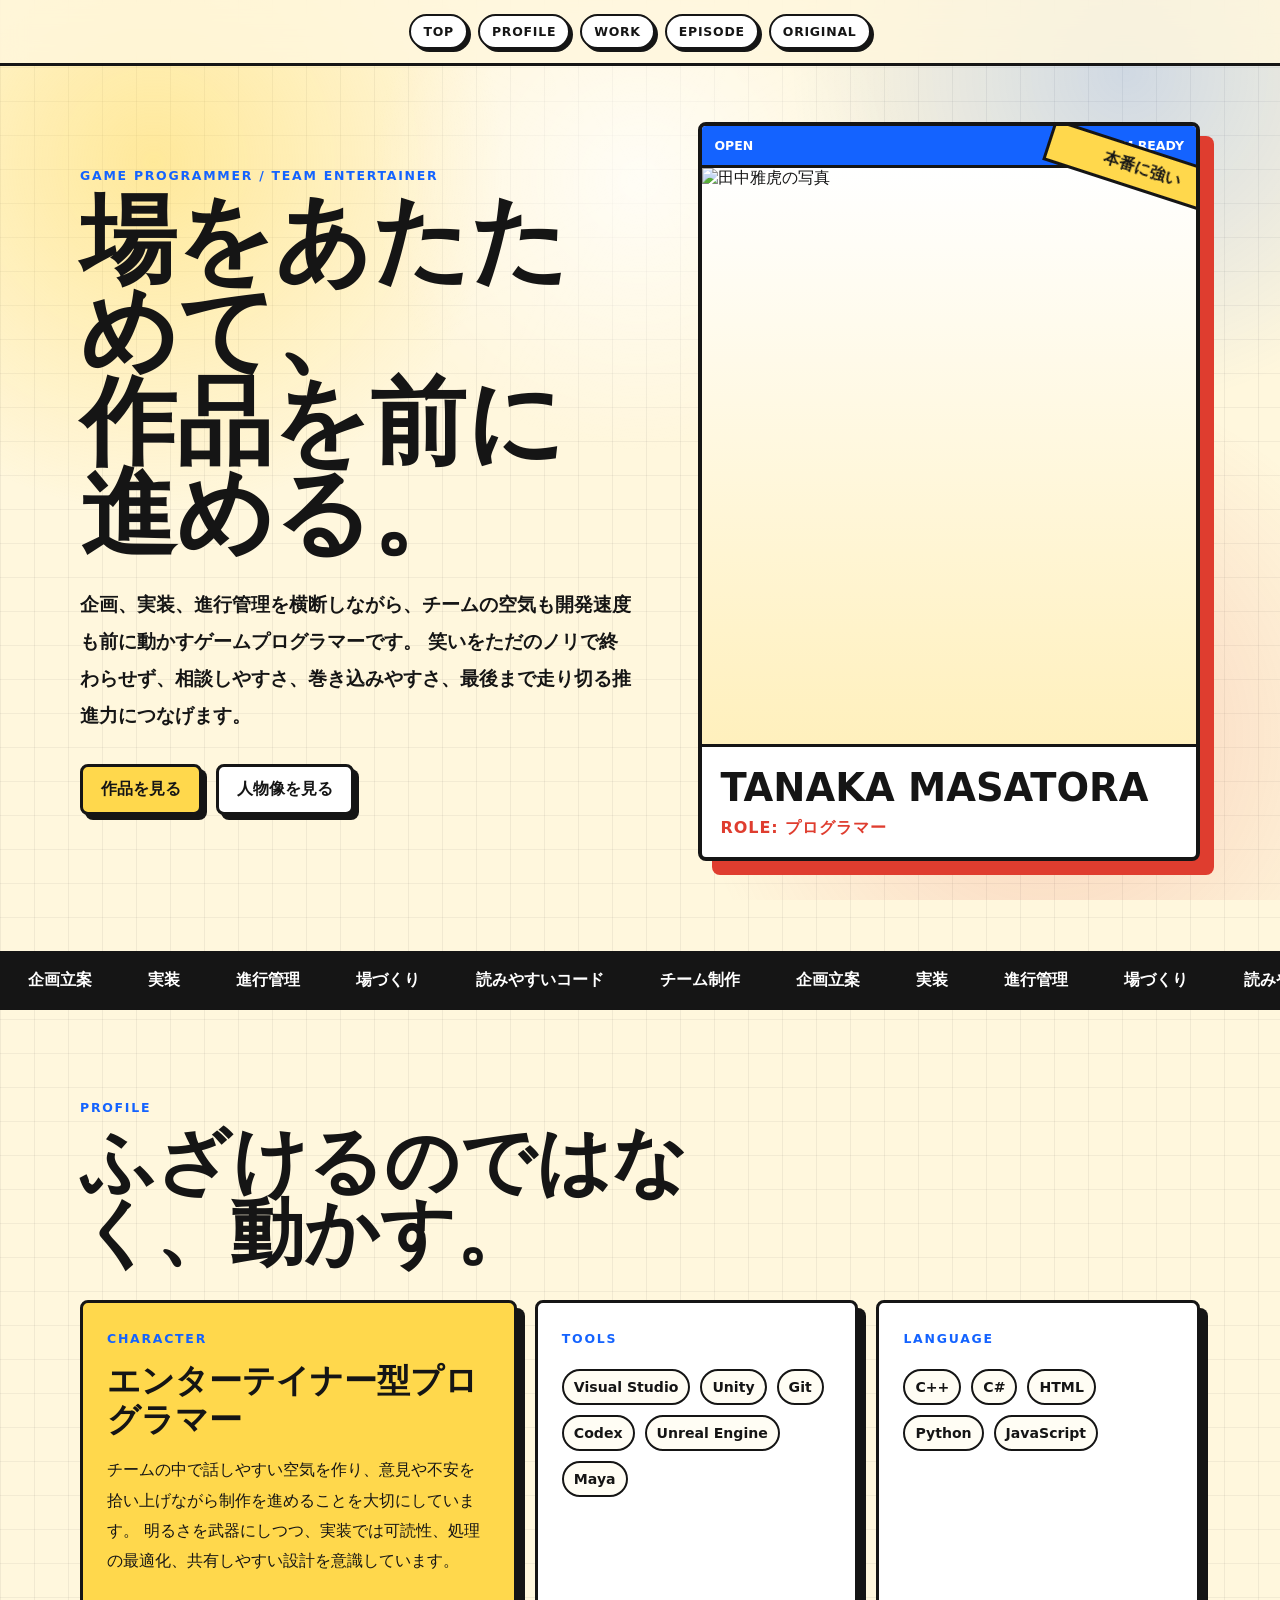
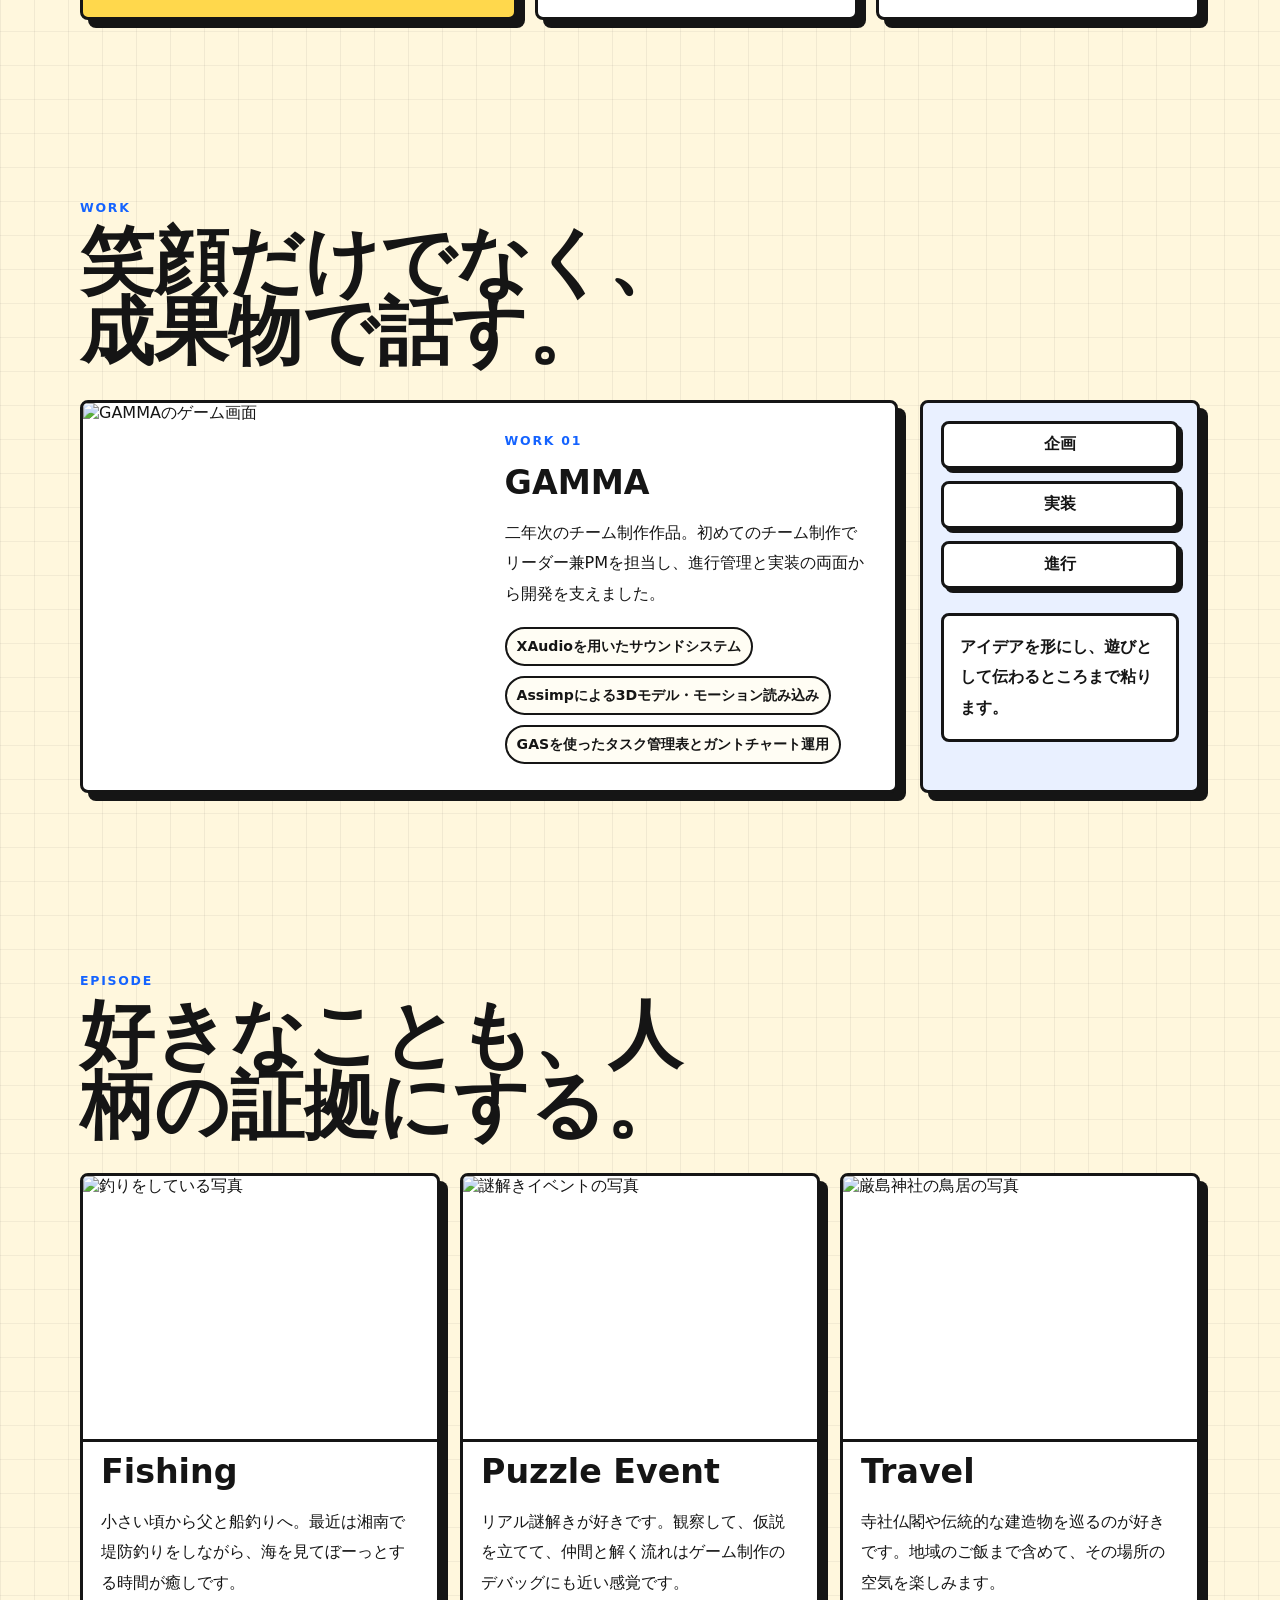
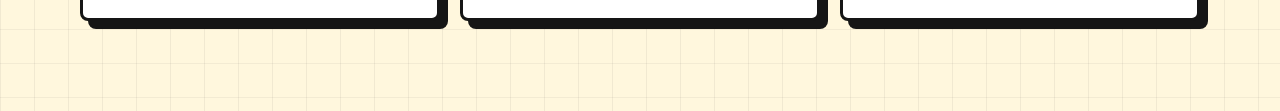
==== comedy/index.html @ e4336572 "Add comedy portfolio concept" ====
<!doctype html>
<html lang="ja">
  <head>
    <meta charset="utf-8" />
    <meta name="viewport" content="width=device-width, initial-scale=1" />
    <title>Tanaka Masatora Comedy Portfolio</title>
    <link rel="stylesheet" href="./styles.css?v=first-draft" />
  </head>
  <body>
    <div class="stage-light" aria-hidden="true"></div>
    <nav class="top-bar" aria-label="サイト内ナビゲーション">
      <a href="#top">TOP</a>
      <a href="#profile">PROFILE</a>
      <a href="#works">WORK</a>
      <a href="#episode">EPISODE</a>
      <a href="../">ORIGINAL</a>
    </nav>

    <main id="top">
      <section class="hero section">
        <div class="hero-copy">
          <p class="eyebrow">Game Programmer / Team Entertainer</p>
          <h1>場をあたためて、<br />作品を前に進める。</h1>
          <p class="lead">
            企画、実装、進行管理を横断しながら、チームの空気も開発速度も前に動かすゲームプログラマーです。
            笑いをただのノリで終わらせず、相談しやすさ、巻き込みやすさ、最後まで走り切る推進力につなげます。
          </p>
          <div class="hero-actions">
            <a class="primary-link" href="#works">作品を見る</a>
            <a class="secondary-link" href="#profile">人物像を見る</a>
          </div>
        </div>
        <div class="hero-card" aria-label="田中雅虎のプロフィールカード">
          <div class="badge-row">
            <span>OPEN</span>
            <span>TEAM READY</span>
          </div>
          <img src="../assets/me-removebg-preview.png" alt="田中雅虎の写真" />
          <div class="name-plate">
            <p>TANAKA MASATORA</p>
            <strong>ROLE: プログラマー</strong>
          </div>
        </div>
      </section>

      <section class="ticker" aria-label="強みの要約">
        <div>
          <span>企画立案</span>
          <span>実装</span>
          <span>進行管理</span>
          <span>場づくり</span>
          <span>読みやすいコード</span>
          <span>チーム制作</span>
          <span>企画立案</span>
          <span>実装</span>
          <span>進行管理</span>
          <span>場づくり</span>
          <span>読みやすいコード</span>
          <span>チーム制作</span>
        </div>
      </section>

      <section class="section profile-section" id="profile">
        <header class="section-heading">
          <p>Profile</p>
          <h2>ふざけるのではなく、動かす。</h2>
        </header>
        <div class="profile-grid">
          <article class="spot-card main-profile">
            <p class="card-label">Character</p>
            <h3>エンターテイナー型プログラマー</h3>
            <p>
              チームの中で話しやすい空気を作り、意見や不安を拾い上げながら制作を進めることを大切にしています。
              明るさを武器にしつつ、実装では可読性、処理の最適化、共有しやすい設計を意識しています。
            </p>
          </article>
          <article class="spot-card">
            <p class="card-label">Tools</p>
            <ul class="tag-list">
              <li>Visual Studio</li>
              <li>Unity</li>
              <li>Git</li>
              <li>Codex</li>
              <li>Unreal Engine</li>
              <li>Maya</li>
            </ul>
          </article>
          <article class="spot-card">
            <p class="card-label">Language</p>
            <ul class="tag-list">
              <li>C++</li>
              <li>C#</li>
              <li>HTML</li>
              <li>Python</li>
              <li>JavaScript</li>
            </ul>
          </article>
        </div>
      </section>

      <section class="section works-section" id="works">
        <header class="section-heading">
          <p>Work</p>
          <h2>笑顔だけでなく、成果物で話す。</h2>
        </header>
        <div class="showcase">
          <article class="work-panel">
            <img src="../assets/work-gamma/gamma-1.webp" alt="GAMMAのゲーム画面" />
            <div>
              <p class="card-label">Work 01</p>
              <h3>GAMMA</h3>
              <p>
                二年次のチーム制作作品。初めてのチーム制作でリーダー兼PMを担当し、進行管理と実装の両面から開発を支えました。
              </p>
              <ul class="work-list">
                <li>XAudioを用いたサウンドシステム</li>
                <li>Assimpによる3Dモデル・モーション読み込み</li>
                <li>GASを使ったタスク管理表とガントチャート運用</li>
              </ul>
            </div>
          </article>
          <aside class="reaction-board" aria-label="制作で意識していること">
            <button type="button" data-reaction="idea">企画</button>
            <button type="button" data-reaction="code">実装</button>
            <button type="button" data-reaction="team">進行</button>
            <p id="reaction-text">アイデアを形にし、遊びとして伝わるところまで粘ります。</p>
          </aside>
        </div>
      </section>

      <section class="section episode-section" id="episode">
        <header class="section-heading">
          <p>Episode</p>
          <h2>好きなことも、人柄の証拠にする。</h2>
        </header>
        <div class="episode-grid">
          <article>
            <img src="../assets/hobby-fishing.jpg" alt="釣りをしている写真" />
            <h3>Fishing</h3>
            <p>小さい頃から父と船釣りへ。最近は湘南で堤防釣りをしながら、海を見てぼーっとする時間が癒しです。</p>
          </article>
          <article>
            <img src="../assets/hobby-nazotoki.jpg" alt="謎解きイベントの写真" />
            <h3>Puzzle Event</h3>
            <p>リアル謎解きが好きです。観察して、仮説を立てて、仲間と解く流れはゲーム制作のデバッグにも近い感覚です。</p>
          </article>
          <article>
            <img src="../assets/hobby-travel-itsukushima.jpg" alt="厳島神社の鳥居の写真" />
            <h3>Travel</h3>
            <p>寺社仏閣や伝統的な建造物を巡るのが好きです。地域のご飯まで含めて、その場所の空気を楽しみます。</p>
          </article>
        </div>
      </section>
    </main>

    <script src="./script.js?v=first-draft"></script>
  </body>
</html>
---- comedy/styles.css ----
:root {
  --ink: #151515;
  --paper: #fff7dd;
  --red: #df3d2f;
  --blue: #1463ff;
  --yellow: #ffd84c;
  --green: #14a66f;
  --shadow: rgba(21, 21, 21, 0.18);
}

* {
  box-sizing: border-box;
}

html {
  scroll-behavior: smooth;
}

body {
  margin: 0;
  color: var(--ink);
  background:
    linear-gradient(90deg, rgba(21, 21, 21, 0.06) 1px, transparent 1px),
    linear-gradient(0deg, rgba(21, 21, 21, 0.05) 1px, transparent 1px),
    var(--paper);
  background-size: 34px 34px;
  font-family: "Yu Gothic", "Hiragino Kaku Gothic ProN", system-ui, sans-serif;
  line-break: strict;
  overflow-wrap: anywhere;
  text-wrap: pretty;
}

body::before {
  content: "";
  position: fixed;
  inset: 0;
  z-index: -2;
  background:
    radial-gradient(circle at 12% 18%, rgba(255, 216, 76, 0.46), transparent 26%),
    radial-gradient(circle at 88% 8%, rgba(20, 99, 255, 0.2), transparent 24%),
    radial-gradient(circle at 82% 82%, rgba(223, 61, 47, 0.2), transparent 28%);
  pointer-events: none;
}

a {
  color: inherit;
  text-decoration: none;
}

img {
  display: block;
  width: 100%;
}

.stage-light {
  position: fixed;
  inset: 0;
  z-index: -1;
  background: radial-gradient(circle at var(--spot-x, 50%) var(--spot-y, 20%), rgba(255, 255, 255, 0.72), transparent 28%);
  pointer-events: none;
  transition: opacity 280ms ease;
}

.top-bar {
  position: sticky;
  top: 0;
  z-index: 20;
  display: flex;
  gap: 10px;
  justify-content: center;
  padding: 14px;
  background: rgba(255, 247, 221, 0.82);
  backdrop-filter: blur(12px);
  border-bottom: 3px solid var(--ink);
}

.top-bar a {
  padding: 8px 12px;
  border: 2px solid var(--ink);
  border-radius: 999px;
  background: white;
  font-size: 0.78rem;
  font-weight: 800;
  letter-spacing: 0.06em;
  box-shadow: 3px 3px 0 var(--ink);
  transition: transform 180ms ease, box-shadow 180ms ease;
}

.top-bar a:hover,
.top-bar a:focus-visible {
  transform: translate(2px, 2px);
  box-shadow: 1px 1px 0 var(--ink);
}

.section {
  width: min(1120px, calc(100% - 32px));
  margin: 0 auto;
  padding: 90px 0;
}

.hero {
  display: grid;
  grid-template-columns: minmax(0, 1.05fr) minmax(280px, 0.95fr);
  gap: clamp(28px, 5vw, 64px);
  align-items: center;
  min-height: calc(100vh - 68px);
  padding-top: 56px;
}

.eyebrow,
.card-label,
.section-heading p {
  margin: 0;
  color: var(--blue);
  font-size: 0.78rem;
  font-weight: 900;
  letter-spacing: 0.14em;
  text-transform: uppercase;
}

.hero h1,
.section-heading h2 {
  margin: 12px 0 0;
  font-size: clamp(3.1rem, 7.5vw, 6.8rem);
  line-height: 0.95;
  letter-spacing: 0;
}

.lead {
  max-width: 42em;
  margin: 26px 0 0;
  font-size: clamp(1rem, 1.5vw, 1.16rem);
  font-weight: 700;
  line-height: 2;
}

.hero-actions {
  display: flex;
  flex-wrap: wrap;
  gap: 14px;
  margin-top: 30px;
}

.primary-link,
.secondary-link {
  display: inline-flex;
  align-items: center;
  min-height: 48px;
  padding: 12px 18px;
  border: 3px solid var(--ink);
  border-radius: 8px;
  font-weight: 900;
  box-shadow: 5px 5px 0 var(--ink);
}

.primary-link {
  background: var(--yellow);
}

.secondary-link {
  background: white;
}

.hero-card {
  position: relative;
  border: 4px solid var(--ink);
  border-radius: 8px;
  background: white;
  box-shadow: 14px 14px 0 var(--red);
  overflow: hidden;
}

.hero-card::before {
  content: "本番に強い";
  position: absolute;
  top: 22px;
  right: -44px;
  z-index: 2;
  width: 190px;
  padding: 8px 0;
  transform: rotate(18deg);
  background: var(--yellow);
  border: 3px solid var(--ink);
  font-weight: 900;
  text-align: center;
}

.badge-row {
  display: flex;
  justify-content: space-between;
  gap: 8px;
  padding: 12px;
  border-bottom: 3px solid var(--ink);
  background: var(--blue);
  color: white;
  font-size: 0.78rem;
  font-weight: 900;
}

.hero-card img {
  height: min(64vh, 620px);
  object-fit: contain;
  object-position: center bottom;
  background: linear-gradient(180deg, #fff, #fff0bd);
}

.name-plate {
  padding: 18px;
  border-top: 3px solid var(--ink);
}

.name-plate p,
.name-plate strong {
  display: block;
  margin: 0;
}

.name-plate p {
  font-size: clamp(1.5rem, 3vw, 2.4rem);
  font-weight: 900;
}

.name-plate strong {
  margin-top: 8px;
  color: var(--red);
  letter-spacing: 0.06em;
}

.ticker {
  overflow: hidden;
  border-block: 3px solid var(--ink);
  background: var(--ink);
  color: white;
}

.ticker div {
  display: flex;
  width: max-content;
  animation: ticker 18s linear infinite;
}

.ticker span {
  padding: 16px 28px;
  font-weight: 900;
  white-space: nowrap;
}

.section-heading {
  margin-bottom: 32px;
}

.section-heading h2 {
  max-width: 9em;
  font-size: clamp(2.4rem, 5.8vw, 4.9rem);
}

.profile-grid {
  display: grid;
  grid-template-columns: 1.35fr 1fr 1fr;
  gap: 18px;
}

.spot-card,
.work-panel,
.reaction-board,
.episode-grid article {
  border: 3px solid var(--ink);
  border-radius: 8px;
  background: white;
  box-shadow: 8px 8px 0 var(--ink);
}

.spot-card {
  padding: 24px;
}

.spot-card h3,
.work-panel h3,
.episode-grid h3 {
  margin: 10px 0 0;
  font-size: clamp(1.35rem, 2.6vw, 2.1rem);
  line-height: 1.18;
}

.spot-card p,
.work-panel p,
.episode-grid p,
.reaction-board p {
  line-height: 1.9;
}

.main-profile {
  background: var(--yellow);
}

.tag-list,
.work-list {
  display: flex;
  flex-wrap: wrap;
  gap: 10px;
  margin: 18px 0 0;
  padding: 0;
  list-style: none;
}

.tag-list li,
.work-list li {
  padding: 8px 10px;
  border: 2px solid var(--ink);
  border-radius: 999px;
  background: #fffdf4;
  font-size: 0.88rem;
  font-weight: 800;
}

.showcase {
  display: grid;
  grid-template-columns: minmax(0, 1fr) 280px;
  gap: 22px;
}

.work-panel {
  display: grid;
  grid-template-columns: minmax(260px, 0.95fr) minmax(0, 1fr);
  overflow: hidden;
}

.work-panel img {
  height: 100%;
  min-height: 360px;
  object-fit: cover;
}

.work-panel > div {
  padding: 26px;
}

.reaction-board {
  display: grid;
  align-content: start;
  gap: 12px;
  padding: 18px;
  background: #e9f0ff;
}

.reaction-board button {
  min-height: 48px;
  border: 3px solid var(--ink);
  border-radius: 8px;
  background: white;
  color: var(--ink);
  font: inherit;
  font-weight: 900;
  cursor: pointer;
  box-shadow: 4px 4px 0 var(--ink);
  transition: transform 160ms ease, box-shadow 160ms ease;
}

.reaction-board button:hover,
.reaction-board button:focus-visible {
  transform: translate(2px, 2px);
  box-shadow: 2px 2px 0 var(--ink);
}

.reaction-board p {
  margin: 12px 0 0;
  padding: 16px;
  border: 3px solid var(--ink);
  border-radius: 8px;
  background: white;
  font-weight: 800;
}

.episode-grid {
  display: grid;
  grid-template-columns: repeat(3, minmax(0, 1fr));
  gap: 20px;
}

.episode-grid article {
  overflow: hidden;
}

.episode-grid img {
  aspect-ratio: 4 / 3;
  object-fit: cover;
  border-bottom: 3px solid var(--ink);
}

.episode-grid h3,
.episode-grid p {
  margin-inline: 18px;
}

.episode-grid p {
  margin-bottom: 20px;
}

.reveal {
  opacity: 0;
  transform: translateY(24px) rotate(-1deg);
  transition: opacity 560ms ease, transform 560ms cubic-bezier(0.16, 1, 0.3, 1);
}

.reveal.is-visible {
  opacity: 1;
  transform: translateY(0) rotate(0);
}

@keyframes ticker {
  from {
    transform: translateX(0);
  }

  to {
    transform: translateX(-50%);
  }
}

@media (max-width: 900px) {
  .hero,
  .profile-grid,
  .showcase,
  .work-panel,
  .episode-grid {
    grid-template-columns: 1fr;
  }

  .top-bar {
    justify-content: flex-start;
    overflow-x: auto;
  }

  .work-panel img {
    min-height: 260px;
  }
}

@media (max-width: 560px) {
  .section {
    width: min(100% - 22px, 1120px);
    padding: 70px 0;
  }

  .hero h1 {
    font-size: clamp(2.6rem, 15vw, 4.4rem);
  }

  .hero-card {
    box-shadow: 8px 8px 0 var(--red);
  }
}
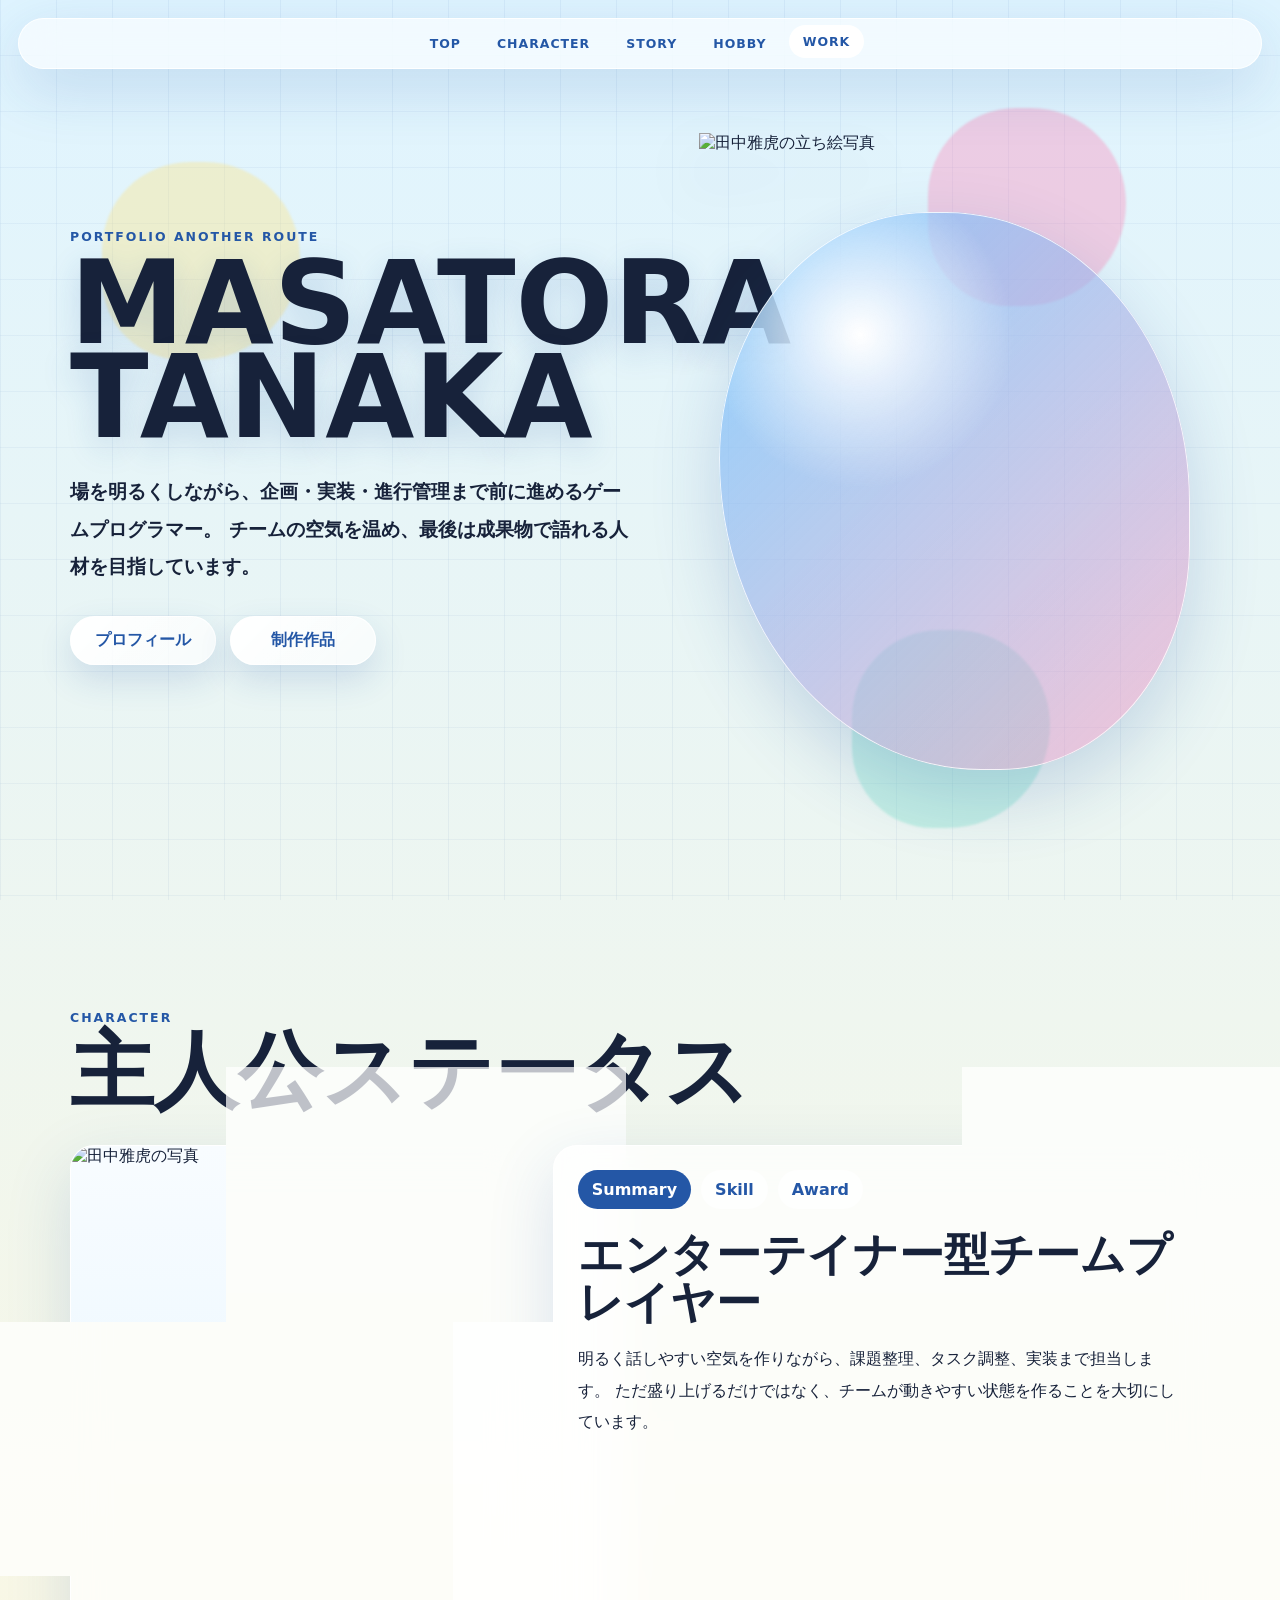
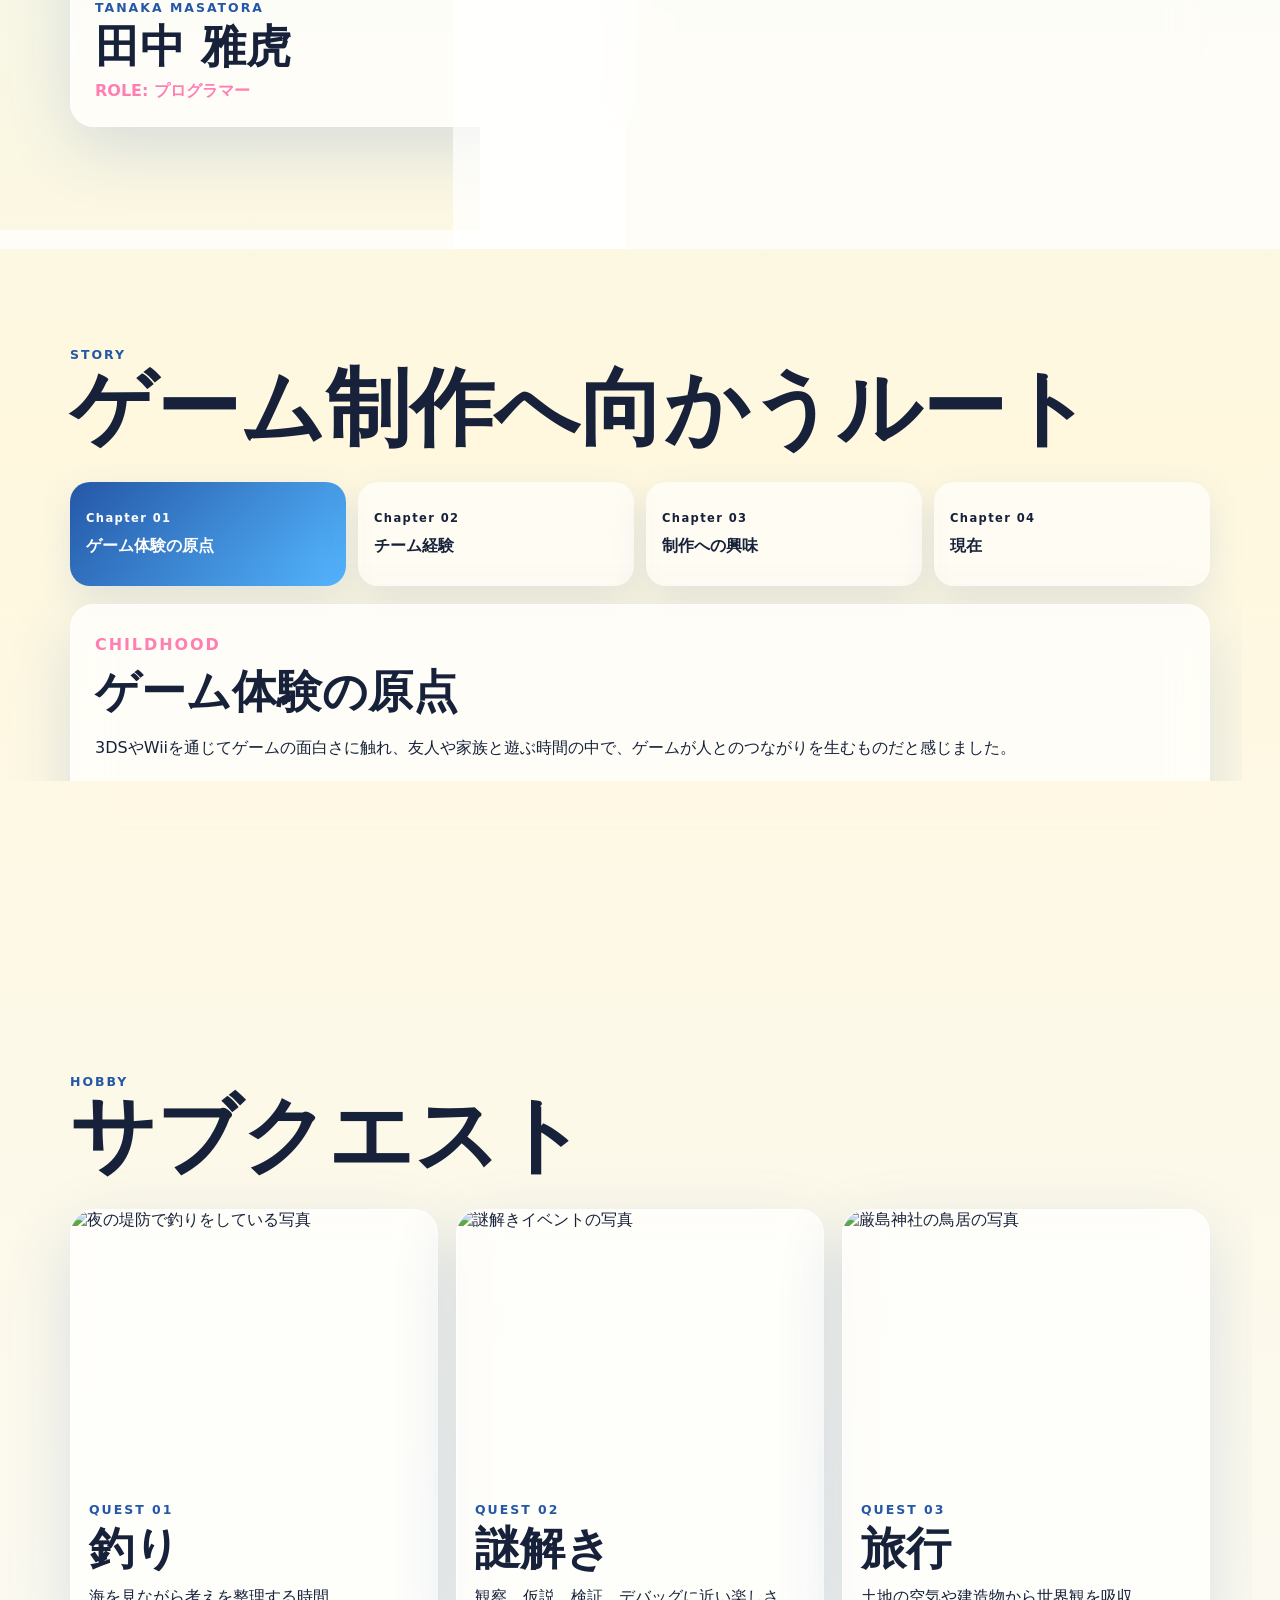
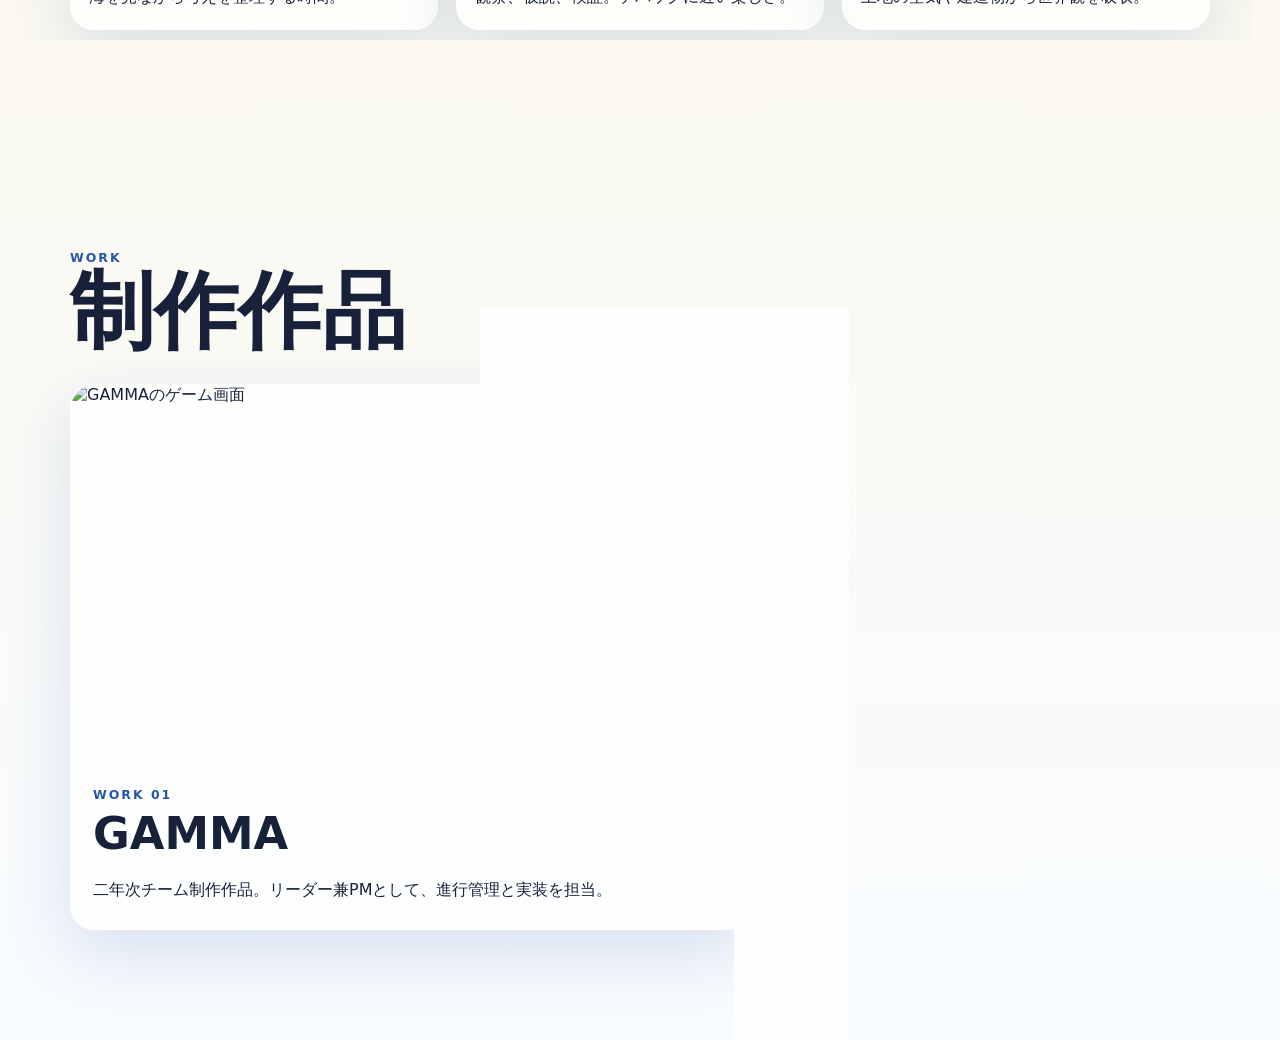
==== commit 80939ff9: "Redesign comedy page as visual novel route" ====
--- a/comedy/index.html
+++ b/comedy/index.html
@@ -3,156 +3,210 @@
   <head>
     <meta charset="utf-8" />
     <meta name="viewport" content="width=device-width, initial-scale=1" />
-    <title>Tanaka Masatora Comedy Portfolio</title>
-    <link rel="stylesheet" href="./styles.css?v=first-draft" />
+    <title>Masatora Tanaka Another Route</title>
+    <link rel="stylesheet" href="./styles.css?v=vn-route-01" />
   </head>
   <body>
-    <div class="stage-light" aria-hidden="true"></div>
-    <nav class="top-bar" aria-label="サイト内ナビゲーション">
+    <div class="ambient" aria-hidden="true">
+      <span></span>
+      <span></span>
+      <span></span>
+    </div>
+
+    <nav class="site-nav" aria-label="サイト内ナビゲーション">
       <a href="#top">TOP</a>
-      <a href="#profile">PROFILE</a>
-      <a href="#works">WORK</a>
-      <a href="#episode">EPISODE</a>
-      <a href="../">ORIGINAL</a>
+      <a href="#character">CHARACTER</a>
+      <a href="#story">STORY</a>
+      <a href="#hobby">HOBBY</a>
+      <a href="#work">WORK</a>
     </nav>
 
     <main id="top">
       <section class="hero section">
-        <div class="hero-copy">
-          <p class="eyebrow">Game Programmer / Team Entertainer</p>
-          <h1>場をあたためて、<br />作品を前に進める。</h1>
-          <p class="lead">
-            企画、実装、進行管理を横断しながら、チームの空気も開発速度も前に動かすゲームプログラマーです。
-            笑いをただのノリで終わらせず、相談しやすさ、巻き込みやすさ、最後まで走り切る推進力につなげます。
+        <div class="hero-copy reveal">
+          <p class="route-label">Portfolio Another Route</p>
+          <h1>MASATORA<br />TANAKA</h1>
+          <p class="hero-lead">
+            場を明るくしながら、企画・実装・進行管理まで前に進めるゲームプログラマー。
+            チームの空気を温め、最後は成果物で語れる人材を目指しています。
           </p>
-          <div class="hero-actions">
-            <a class="primary-link" href="#works">作品を見る</a>
-            <a class="secondary-link" href="#profile">人物像を見る</a>
+          <div class="hero-buttons">
+            <a href="#character">プロフィール</a>
+            <a href="#work">制作作品</a>
           </div>
         </div>
-        <div class="hero-card" aria-label="田中雅虎のプロフィールカード">
-          <div class="badge-row">
-            <span>OPEN</span>
-            <span>TEAM READY</span>
+
+        <div class="hero-portrait reveal">
+          <div class="portrait-backdrop"></div>
+          <img src="../assets/me-removebg-preview.png" alt="田中雅虎の立ち絵写真" />
+        </div>
+
+        <div class="dialogue-box reveal" aria-live="polite">
+          <p class="speaker">田中 雅虎</p>
+          <p id="dialogueText">チームを前に進めるためなら、進行表もコードも空気づくりも全部やります。</p>
+          <button type="button" data-next-line>Next</button>
+        </div>
+      </section>
+
+      <section class="character section" id="character">
+        <header class="section-title reveal">
+          <p>Character</p>
+          <h2>主人公ステータス</h2>
+        </header>
+        <div class="character-layout">
+          <aside class="character-card reveal">
+            <img src="../assets/me-removebg-preview.png" alt="田中雅虎の写真" />
+            <div>
+              <p class="kana">tanaka masatora</p>
+              <h3>田中 雅虎</h3>
+              <span>ROLE: プログラマー</span>
+            </div>
+          </aside>
+
+          <div class="profile-panel reveal">
+            <div class="tab-list" role="tablist" aria-label="プロフィール切り替え">
+              <button type="button" class="is-active" data-profile-tab="summary">Summary</button>
+              <button type="button" data-profile-tab="skill">Skill</button>
+              <button type="button" data-profile-tab="award">Award</button>
+            </div>
+            <article class="profile-page is-active" data-profile-page="summary">
+              <h3>エンターテイナー型チームプレイヤー</h3>
+              <p>
+                明るく話しやすい空気を作りながら、課題整理、タスク調整、実装まで担当します。
+                ただ盛り上げるだけではなく、チームが動きやすい状態を作ることを大切にしています。
+              </p>
+            </article>
+            <article class="profile-page" data-profile-page="skill">
+              <h3>Tools / Language</h3>
+              <ul class="tag-list">
+                <li>C++</li>
+                <li>C#</li>
+                <li>Visual Studio</li>
+                <li>Unity</li>
+                <li>Git</li>
+                <li>Codex</li>
+                <li>DirectX11</li>
+              </ul>
+            </article>
+            <article class="profile-page" data-profile-page="award">
+              <h3>Qualification / Award</h3>
+              <ul class="plain-list">
+                <li>基本情報技術者</li>
+                <li>情報検定 基本スキル</li>
+                <li>TPS学内コンテスト：構成力賞</li>
+                <li>Switch2Dゲーム学内コンテスト：意欲賞</li>
+                <li>一カ年精・皆勤賞</li>
+              </ul>
+            </article>
           </div>
-          <img src="../assets/me-removebg-preview.png" alt="田中雅虎の写真" />
-          <div class="name-plate">
-            <p>TANAKA MASATORA</p>
-            <strong>ROLE: プログラマー</strong>
-          </div>
-        </div>
-      </section>
-
-      <section class="ticker" aria-label="強みの要約">
+        </div>
+      </section>
+
+      <section class="story section" id="story">
+        <header class="section-title reveal">
+          <p>Story</p>
+          <h2>ゲーム制作へ向かうルート</h2>
+        </header>
+        <div class="story-route reveal">
+          <button type="button" class="chapter is-active" data-story="0">
+            <span>Chapter 01</span>
+            <strong>ゲーム体験の原点</strong>
+          </button>
+          <button type="button" class="chapter" data-story="1">
+            <span>Chapter 02</span>
+            <strong>チーム経験</strong>
+          </button>
+          <button type="button" class="chapter" data-story="2">
+            <span>Chapter 03</span>
+            <strong>制作への興味</strong>
+          </button>
+          <button type="button" class="chapter" data-story="3">
+            <span>Chapter 04</span>
+            <strong>現在</strong>
+          </button>
+        </div>
+        <article class="story-window reveal">
+          <p id="storyLabel">Childhood</p>
+          <h3 id="storyTitle">ゲーム体験の原点</h3>
+          <p id="storyBody">
+            3DSやWiiを通じてゲームの面白さに触れ、友人や家族と遊ぶ時間の中で、ゲームが人とのつながりを生むものだと感じました。
+          </p>
+        </article>
+      </section>
+
+      <section class="hobby section" id="hobby">
+        <header class="section-title reveal">
+          <p>Hobby</p>
+          <h2>サブクエスト</h2>
+        </header>
+        <div class="hobby-grid">
+          <article class="hobby-card reveal">
+            <img src="../assets/hobby-fishing.jpg" alt="夜の堤防で釣りをしている写真" />
+            <div>
+              <p>Quest 01</p>
+              <h3>釣り</h3>
+              <span>海を見ながら考えを整理する時間。</span>
+            </div>
+          </article>
+          <article class="hobby-card reveal">
+            <img src="../assets/hobby-nazotoki.jpg" alt="謎解きイベントの写真" />
+            <div>
+              <p>Quest 02</p>
+              <h3>謎解き</h3>
+              <span>観察、仮説、検証。デバッグに近い楽しさ。</span>
+            </div>
+          </article>
+          <article class="hobby-card reveal">
+            <img src="../assets/hobby-travel-itsukushima.jpg" alt="厳島神社の鳥居の写真" />
+            <div>
+              <p>Quest 03</p>
+              <h3>旅行</h3>
+              <span>土地の空気や建造物から世界観を吸収。</span>
+            </div>
+          </article>
+        </div>
+      </section>
+
+      <section class="work section" id="work">
+        <header class="section-title reveal">
+          <p>Work</p>
+          <h2>制作作品</h2>
+        </header>
+        <div class="work-stage reveal">
+          <button class="work-card" type="button" data-open-work>
+            <img src="../assets/work-gamma/gamma-1.webp" alt="GAMMAのゲーム画面" />
+            <span>Work 01</span>
+            <h3>GAMMA</h3>
+            <p>二年次チーム制作作品。リーダー兼PMとして、進行管理と実装を担当。</p>
+          </button>
+        </div>
+      </section>
+    </main>
+
+    <dialog class="work-modal" id="workModal">
+      <button class="modal-close" type="button" data-close-work>Close</button>
+      <div class="modal-layout">
+        <video controls poster="../assets/work-gamma/gamma-1.webp">
+          <source src="../assets/work-gamma/gamma-demo.mp4" type="video/mp4" />
+        </video>
         <div>
-          <span>企画立案</span>
-          <span>実装</span>
-          <span>進行管理</span>
-          <span>場づくり</span>
-          <span>読みやすいコード</span>
-          <span>チーム制作</span>
-          <span>企画立案</span>
-          <span>実装</span>
-          <span>進行管理</span>
-          <span>場づくり</span>
-          <span>読みやすいコード</span>
-          <span>チーム制作</span>
-        </div>
-      </section>
-
-      <section class="section profile-section" id="profile">
-        <header class="section-heading">
-          <p>Profile</p>
-          <h2>ふざけるのではなく、動かす。</h2>
-        </header>
-        <div class="profile-grid">
-          <article class="spot-card main-profile">
-            <p class="card-label">Character</p>
-            <h3>エンターテイナー型プログラマー</h3>
-            <p>
-              チームの中で話しやすい空気を作り、意見や不安を拾い上げながら制作を進めることを大切にしています。
-              明るさを武器にしつつ、実装では可読性、処理の最適化、共有しやすい設計を意識しています。
-            </p>
-          </article>
-          <article class="spot-card">
-            <p class="card-label">Tools</p>
-            <ul class="tag-list">
-              <li>Visual Studio</li>
-              <li>Unity</li>
-              <li>Git</li>
-              <li>Codex</li>
-              <li>Unreal Engine</li>
-              <li>Maya</li>
-            </ul>
-          </article>
-          <article class="spot-card">
-            <p class="card-label">Language</p>
-            <ul class="tag-list">
-              <li>C++</li>
-              <li>C#</li>
-              <li>HTML</li>
-              <li>Python</li>
-              <li>JavaScript</li>
-            </ul>
-          </article>
-        </div>
-      </section>
-
-      <section class="section works-section" id="works">
-        <header class="section-heading">
-          <p>Work</p>
-          <h2>笑顔だけでなく、成果物で話す。</h2>
-        </header>
-        <div class="showcase">
-          <article class="work-panel">
-            <img src="../assets/work-gamma/gamma-1.webp" alt="GAMMAのゲーム画面" />
-            <div>
-              <p class="card-label">Work 01</p>
-              <h3>GAMMA</h3>
-              <p>
-                二年次のチーム制作作品。初めてのチーム制作でリーダー兼PMを担当し、進行管理と実装の両面から開発を支えました。
-              </p>
-              <ul class="work-list">
-                <li>XAudioを用いたサウンドシステム</li>
-                <li>Assimpによる3Dモデル・モーション読み込み</li>
-                <li>GASを使ったタスク管理表とガントチャート運用</li>
-              </ul>
-            </div>
-          </article>
-          <aside class="reaction-board" aria-label="制作で意識していること">
-            <button type="button" data-reaction="idea">企画</button>
-            <button type="button" data-reaction="code">実装</button>
-            <button type="button" data-reaction="team">進行</button>
-            <p id="reaction-text">アイデアを形にし、遊びとして伝わるところまで粘ります。</p>
-          </aside>
-        </div>
-      </section>
-
-      <section class="section episode-section" id="episode">
-        <header class="section-heading">
-          <p>Episode</p>
-          <h2>好きなことも、人柄の証拠にする。</h2>
-        </header>
-        <div class="episode-grid">
-          <article>
-            <img src="../assets/hobby-fishing.jpg" alt="釣りをしている写真" />
-            <h3>Fishing</h3>
-            <p>小さい頃から父と船釣りへ。最近は湘南で堤防釣りをしながら、海を見てぼーっとする時間が癒しです。</p>
-          </article>
-          <article>
-            <img src="../assets/hobby-nazotoki.jpg" alt="謎解きイベントの写真" />
-            <h3>Puzzle Event</h3>
-            <p>リアル謎解きが好きです。観察して、仮説を立てて、仲間と解く流れはゲーム制作のデバッグにも近い感覚です。</p>
-          </article>
-          <article>
-            <img src="../assets/hobby-travel-itsukushima.jpg" alt="厳島神社の鳥居の写真" />
-            <h3>Travel</h3>
-            <p>寺社仏閣や伝統的な建造物を巡るのが好きです。地域のご飯まで含めて、その場所の空気を楽しみます。</p>
-          </article>
-        </div>
-      </section>
-    </main>
-
-    <script src="./script.js?v=first-draft"></script>
+          <p class="route-label">Work 01</p>
+          <h2>GAMMA</h2>
+          <p>
+            初めてのチーム制作作品として、リーダー兼PMを担当しました。
+            進行管理、タスク調整、サウンドシステム、3Dモデル・モーション読み込みを中心に実装しています。
+          </p>
+          <ul class="plain-list">
+            <li>制作期間：4か月</li>
+            <li>制作環境：DirectX11</li>
+            <li>制作人数：11人</li>
+            <li>XAudioを用いたサウンドシステム</li>
+            <li>Assimpを使用した3Dモデル・モーション読み込み</li>
+          </ul>
+        </div>
+      </div>
+    </dialog>
+
+    <script src="./script.js?v=vn-route-01"></script>
   </body>
 </html>
--- a/comedy/styles.css
+++ b/comedy/styles.css
@@ -1,11 +1,14 @@
 :root {
-  --ink: #151515;
-  --paper: #fff7dd;
-  --red: #df3d2f;
-  --blue: #1463ff;
-  --yellow: #ffd84c;
-  --green: #14a66f;
-  --shadow: rgba(21, 21, 21, 0.18);
+  --ink: #17223a;
+  --paper: #f8fbff;
+  --sky: #77c8ff;
+  --deep: #2457a6;
+  --pink: #ff7fb2;
+  --yellow: #ffe27a;
+  --mint: #72ddc8;
+  --glass: rgba(255, 255, 255, 0.72);
+  --line: rgba(36, 87, 166, 0.24);
+  --shadow: rgba(23, 34, 58, 0.22);
 }
 
 * {
@@ -20,10 +23,7 @@
   margin: 0;
   color: var(--ink);
   background:
-    linear-gradient(90deg, rgba(21, 21, 21, 0.06) 1px, transparent 1px),
-    linear-gradient(0deg, rgba(21, 21, 21, 0.05) 1px, transparent 1px),
-    var(--paper);
-  background-size: 34px 34px;
+    linear-gradient(180deg, #dff4ff 0%, #fff8df 48%, #f8fbff 100%);
   font-family: "Yu Gothic", "Hiragino Kaku Gothic ProN", system-ui, sans-serif;
   line-break: strict;
   overflow-wrap: anywhere;
@@ -34,419 +34,630 @@
   content: "";
   position: fixed;
   inset: 0;
-  z-index: -2;
+  z-index: -3;
   background:
-    radial-gradient(circle at 12% 18%, rgba(255, 216, 76, 0.46), transparent 26%),
-    radial-gradient(circle at 88% 8%, rgba(20, 99, 255, 0.2), transparent 24%),
-    radial-gradient(circle at 82% 82%, rgba(223, 61, 47, 0.2), transparent 28%);
+    linear-gradient(90deg, rgba(36, 87, 166, 0.06) 1px, transparent 1px),
+    linear-gradient(0deg, rgba(36, 87, 166, 0.05) 1px, transparent 1px);
+  background-size: 56px 56px;
   pointer-events: none;
 }
 
+a,
+button {
+  color: inherit;
+  font: inherit;
+}
+
 a {
-  color: inherit;
   text-decoration: none;
 }
 
-img {
+button {
+  cursor: pointer;
+}
+
+img,
+video {
   display: block;
   width: 100%;
 }
 
-.stage-light {
+.ambient {
   position: fixed;
   inset: 0;
-  z-index: -1;
-  background: radial-gradient(circle at var(--spot-x, 50%) var(--spot-y, 20%), rgba(255, 255, 255, 0.72), transparent 28%);
+  z-index: -2;
+  overflow: hidden;
   pointer-events: none;
-  transition: opacity 280ms ease;
-}
-
-.top-bar {
-  position: sticky;
-  top: 0;
-  z-index: 20;
+}
+
+.ambient span {
+  position: absolute;
+  width: 22vmin;
+  aspect-ratio: 1;
+  border-radius: 48% 52% 56% 44%;
+  opacity: 0.34;
+  filter: blur(1px);
+  animation: float-bubble 12s ease-in-out infinite alternate;
+}
+
+.ambient span:nth-child(1) {
+  left: 8%;
+  top: 18%;
+  background: var(--yellow);
+}
+
+.ambient span:nth-child(2) {
+  right: 12%;
+  top: 12%;
+  background: var(--pink);
+  animation-delay: -4s;
+}
+
+.ambient span:nth-child(3) {
+  right: 18%;
+  bottom: 8%;
+  background: var(--mint);
+  animation-delay: -8s;
+}
+
+.site-nav {
+  position: fixed;
+  inset: 18px 18px auto;
+  z-index: 30;
   display: flex;
-  gap: 10px;
   justify-content: center;
-  padding: 14px;
-  background: rgba(255, 247, 221, 0.82);
-  backdrop-filter: blur(12px);
-  border-bottom: 3px solid var(--ink);
-}
-
-.top-bar a {
-  padding: 8px 12px;
-  border: 2px solid var(--ink);
-  border-radius: 999px;
+  gap: 8px;
+  padding: 8px;
+  border: 1px solid rgba(255, 255, 255, 0.9);
+  border-radius: 999px;
+  background: rgba(255, 255, 255, 0.58);
+  box-shadow: 0 18px 60px rgba(36, 87, 166, 0.18);
+  backdrop-filter: blur(18px);
+  overflow-x: auto;
+  scrollbar-width: none;
+}
+
+.site-nav::-webkit-scrollbar {
+  display: none;
+}
+
+.site-nav a {
+  flex: 0 0 auto;
+  padding: 9px 14px;
+  border-radius: 999px;
+  color: var(--deep);
+  font-size: 0.78rem;
+  font-weight: 900;
+  letter-spacing: 0.08em;
+  transition: background 220ms ease, transform 220ms ease;
+}
+
+.site-nav a:hover,
+.site-nav a:focus-visible,
+.site-nav a.is-active {
   background: white;
+  transform: translateY(-2px);
+}
+
+.section {
+  width: min(1140px, calc(100% - 32px));
+  margin: 0 auto;
+  padding: 110px 0;
+}
+
+.hero {
+  position: relative;
+  display: grid;
+  grid-template-columns: minmax(0, 1.05fr) minmax(290px, 0.95fr);
+  gap: clamp(24px, 5vw, 70px);
+  align-items: center;
+  min-height: 100vh;
+  padding-top: 104px;
+}
+
+.route-label,
+.section-title p,
+.hobby-card p,
+.work-card span,
+.kana {
+  margin: 0;
+  color: var(--deep);
   font-size: 0.78rem;
-  font-weight: 800;
-  letter-spacing: 0.06em;
-  box-shadow: 3px 3px 0 var(--ink);
-  transition: transform 180ms ease, box-shadow 180ms ease;
-}
-
-.top-bar a:hover,
-.top-bar a:focus-visible {
-  transform: translate(2px, 2px);
-  box-shadow: 1px 1px 0 var(--ink);
-}
-
-.section {
-  width: min(1120px, calc(100% - 32px));
-  margin: 0 auto;
-  padding: 90px 0;
-}
-
-.hero {
-  display: grid;
-  grid-template-columns: minmax(0, 1.05fr) minmax(280px, 0.95fr);
-  gap: clamp(28px, 5vw, 64px);
-  align-items: center;
-  min-height: calc(100vh - 68px);
-  padding-top: 56px;
-}
-
-.eyebrow,
-.card-label,
-.section-heading p {
-  margin: 0;
-  color: var(--blue);
-  font-size: 0.78rem;
-  font-weight: 900;
-  letter-spacing: 0.14em;
+  font-weight: 900;
+  letter-spacing: 0.16em;
   text-transform: uppercase;
 }
 
-.hero h1,
-.section-heading h2 {
+.hero h1 {
   margin: 12px 0 0;
-  font-size: clamp(3.1rem, 7.5vw, 6.8rem);
-  line-height: 0.95;
+  font-size: clamp(3.6rem, 9vw, 8.4rem);
+  line-height: 0.82;
   letter-spacing: 0;
-}
-
-.lead {
+  overflow-wrap: normal;
+  word-break: keep-all;
+  text-shadow: 0 10px 32px rgba(36, 87, 166, 0.18);
+}
+
+.hero-lead {
   max-width: 42em;
-  margin: 26px 0 0;
-  font-size: clamp(1rem, 1.5vw, 1.16rem);
+  margin: 28px 0 0;
+  font-size: clamp(1rem, 1.55vw, 1.18rem);
   font-weight: 700;
   line-height: 2;
 }
 
-.hero-actions {
+.hero-buttons {
   display: flex;
   flex-wrap: wrap;
   gap: 14px;
   margin-top: 30px;
 }
 
-.primary-link,
-.secondary-link {
-  display: inline-flex;
-  align-items: center;
-  min-height: 48px;
-  padding: 12px 18px;
-  border: 3px solid var(--ink);
-  border-radius: 8px;
-  font-weight: 900;
-  box-shadow: 5px 5px 0 var(--ink);
-}
-
-.primary-link {
-  background: var(--yellow);
-}
-
-.secondary-link {
-  background: white;
-}
-
-.hero-card {
+.hero-buttons a {
+  min-width: 146px;
+  padding: 13px 18px;
+  border: 1px solid rgba(255, 255, 255, 0.95);
+  border-radius: 999px;
+  background: linear-gradient(135deg, white, rgba(255, 255, 255, 0.62));
+  box-shadow: 0 14px 34px rgba(36, 87, 166, 0.16);
+  color: var(--deep);
+  font-weight: 900;
+  text-align: center;
+  transition: transform 220ms ease, box-shadow 220ms ease;
+}
+
+.hero-buttons a:hover,
+.hero-buttons a:focus-visible {
+  transform: translateY(-4px);
+  box-shadow: 0 20px 44px rgba(36, 87, 166, 0.22);
+}
+
+.hero-portrait {
   position: relative;
-  border: 4px solid var(--ink);
-  border-radius: 8px;
-  background: white;
-  box-shadow: 14px 14px 0 var(--red);
-  overflow: hidden;
-}
-
-.hero-card::before {
-  content: "本番に強い";
+  align-self: end;
+}
+
+.portrait-backdrop {
   position: absolute;
-  top: 22px;
-  right: -44px;
-  z-index: 2;
-  width: 190px;
-  padding: 8px 0;
-  transform: rotate(18deg);
-  background: var(--yellow);
-  border: 3px solid var(--ink);
-  font-weight: 900;
-  text-align: center;
-}
-
-.badge-row {
-  display: flex;
-  justify-content: space-between;
-  gap: 8px;
-  padding: 12px;
-  border-bottom: 3px solid var(--ink);
-  background: var(--blue);
-  color: white;
-  font-size: 0.78rem;
-  font-weight: 900;
-}
-
-.hero-card img {
-  height: min(64vh, 620px);
+  inset: 12% 4% 3%;
+  border-radius: 46% 54% 42% 58%;
+  background:
+    radial-gradient(circle at 30% 22%, white, transparent 28%),
+    linear-gradient(135deg, rgba(119, 200, 255, 0.8), rgba(255, 127, 178, 0.42));
+  box-shadow: inset 0 0 0 1px rgba(255, 255, 255, 0.8), 0 26px 70px rgba(36, 87, 166, 0.2);
+  animation: breathe 5s ease-in-out infinite alternate;
+}
+
+.hero-portrait img {
+  position: relative;
+  height: min(73vh, 720px);
   object-fit: contain;
   object-position: center bottom;
-  background: linear-gradient(180deg, #fff, #fff0bd);
-}
-
-.name-plate {
-  padding: 18px;
-  border-top: 3px solid var(--ink);
-}
-
-.name-plate p,
-.name-plate strong {
-  display: block;
+  filter: drop-shadow(0 30px 28px rgba(23, 34, 58, 0.18));
+  transform: translateY(calc(var(--scroll-y, 0px) * -0.035));
+}
+
+.dialogue-box {
+  position: absolute;
+  left: 0;
+  right: 0;
+  bottom: 32px;
+  z-index: 5;
+  display: grid;
+  grid-template-columns: minmax(0, 1fr) auto;
+  gap: 12px;
+  width: min(900px, 100%);
+  margin: 0 auto;
+  padding: 18px 20px;
+  border: 1px solid rgba(255, 255, 255, 0.9);
+  border-radius: 20px;
+  background: rgba(255, 255, 255, 0.78);
+  box-shadow: 0 20px 70px rgba(36, 87, 166, 0.2);
+  backdrop-filter: blur(18px);
+}
+
+.speaker {
+  grid-column: 1 / -1;
+  width: fit-content;
+  margin: -34px 0 0;
+  padding: 8px 18px;
+  border-radius: 999px;
+  background: var(--deep);
+  color: white;
+  font-weight: 900;
+}
+
+#dialogueText {
   margin: 0;
-}
-
-.name-plate p {
-  font-size: clamp(1.5rem, 3vw, 2.4rem);
-  font-weight: 900;
-}
-
-.name-plate strong {
-  margin-top: 8px;
-  color: var(--red);
-  letter-spacing: 0.06em;
-}
-
-.ticker {
+  font-weight: 800;
+  line-height: 1.8;
+}
+
+.dialogue-box button,
+.tab-list button,
+.chapter,
+.work-card,
+.modal-close {
+  border: 0;
+}
+
+.dialogue-box button {
+  align-self: end;
+  padding: 10px 16px;
+  border-radius: 999px;
+  background: var(--pink);
+  color: white;
+  font-weight: 900;
+}
+
+.section-title {
+  margin-bottom: 34px;
+}
+
+.section-title h2 {
+  margin: 8px 0 0;
+  font-size: clamp(2.5rem, 6.6vw, 5.8rem);
+  line-height: 0.92;
+}
+
+.character-layout,
+.modal-layout {
+  display: grid;
+  grid-template-columns: minmax(260px, 0.82fr) minmax(0, 1.18fr);
+  gap: 26px;
+  align-items: stretch;
+}
+
+.character-card,
+.profile-panel,
+.story-window,
+.hobby-card,
+.work-card,
+.work-modal {
+  border: 1px solid rgba(255, 255, 255, 0.92);
+  border-radius: 24px;
+  background: var(--glass);
+  box-shadow: 0 22px 66px rgba(36, 87, 166, 0.16);
+  backdrop-filter: blur(18px);
+}
+
+.character-card {
   overflow: hidden;
-  border-block: 3px solid var(--ink);
-  background: var(--ink);
-  color: white;
-}
-
-.ticker div {
-  display: flex;
-  width: max-content;
-  animation: ticker 18s linear infinite;
-}
-
-.ticker span {
-  padding: 16px 28px;
-  font-weight: 900;
-  white-space: nowrap;
-}
-
-.section-heading {
-  margin-bottom: 32px;
-}
-
-.section-heading h2 {
-  max-width: 9em;
-  font-size: clamp(2.4rem, 5.8vw, 4.9rem);
-}
-
-.profile-grid {
-  display: grid;
-  grid-template-columns: 1.35fr 1fr 1fr;
-  gap: 18px;
-}
-
-.spot-card,
-.work-panel,
-.reaction-board,
-.episode-grid article {
-  border: 3px solid var(--ink);
-  border-radius: 8px;
-  background: white;
-  box-shadow: 8px 8px 0 var(--ink);
-}
-
-.spot-card {
+}
+
+.character-card img {
+  height: 430px;
+  object-fit: contain;
+  object-position: center bottom;
+  background: linear-gradient(180deg, #f8fcff, #e8f6ff);
+}
+
+.character-card div,
+.profile-panel,
+.story-window {
   padding: 24px;
 }
 
-.spot-card h3,
-.work-panel h3,
-.episode-grid h3 {
-  margin: 10px 0 0;
-  font-size: clamp(1.35rem, 2.6vw, 2.1rem);
-  line-height: 1.18;
-}
-
-.spot-card p,
-.work-panel p,
-.episode-grid p,
-.reaction-board p {
-  line-height: 1.9;
-}
-
-.main-profile {
-  background: var(--yellow);
-}
-
-.tag-list,
-.work-list {
+.character-card h3,
+.profile-page h3,
+.story-window h3,
+.hobby-card h3,
+.work-card h3,
+.work-modal h2 {
+  margin: 8px 0 0;
+  font-size: clamp(1.7rem, 3.5vw, 3rem);
+  line-height: 1.08;
+}
+
+.character-card span {
+  display: block;
+  margin-top: 10px;
+  color: var(--pink);
+  font-weight: 900;
+}
+
+.tab-list {
   display: flex;
   flex-wrap: wrap;
   gap: 10px;
-  margin: 18px 0 0;
+  margin-bottom: 22px;
+}
+
+.tab-list button {
+  padding: 10px 14px;
+  border-radius: 999px;
+  background: rgba(255, 255, 255, 0.68);
+  color: var(--deep);
+  font-weight: 900;
+}
+
+.tab-list button.is-active {
+  background: var(--deep);
+  color: white;
+}
+
+.profile-page {
+  display: none;
+}
+
+.profile-page.is-active {
+  display: block;
+  animation: page-in 360ms ease both;
+}
+
+.profile-page p,
+.story-window p,
+.work-card p,
+.work-modal p {
+  line-height: 1.95;
+}
+
+.tag-list,
+.plain-list {
+  display: flex;
+  flex-wrap: wrap;
+  gap: 10px;
+  margin: 20px 0 0;
   padding: 0;
   list-style: none;
 }
 
 .tag-list li,
-.work-list li {
-  padding: 8px 10px;
-  border: 2px solid var(--ink);
-  border-radius: 999px;
-  background: #fffdf4;
-  font-size: 0.88rem;
+.plain-list li {
+  padding: 8px 11px;
+  border-radius: 999px;
+  background: white;
+  color: var(--deep);
   font-weight: 800;
 }
 
-.showcase {
+.story-route {
   display: grid;
-  grid-template-columns: minmax(0, 1fr) 280px;
-  gap: 22px;
-}
-
-.work-panel {
-  display: grid;
-  grid-template-columns: minmax(260px, 0.95fr) minmax(0, 1fr);
-  overflow: hidden;
-}
-
-.work-panel img {
-  height: 100%;
-  min-height: 360px;
-  object-fit: cover;
-}
-
-.work-panel > div {
-  padding: 26px;
-}
-
-.reaction-board {
-  display: grid;
-  align-content: start;
+  grid-template-columns: repeat(4, minmax(0, 1fr));
   gap: 12px;
-  padding: 18px;
-  background: #e9f0ff;
-}
-
-.reaction-board button {
-  min-height: 48px;
-  border: 3px solid var(--ink);
-  border-radius: 8px;
-  background: white;
-  color: var(--ink);
-  font: inherit;
-  font-weight: 900;
-  cursor: pointer;
-  box-shadow: 4px 4px 0 var(--ink);
-  transition: transform 160ms ease, box-shadow 160ms ease;
-}
-
-.reaction-board button:hover,
-.reaction-board button:focus-visible {
-  transform: translate(2px, 2px);
-  box-shadow: 2px 2px 0 var(--ink);
-}
-
-.reaction-board p {
-  margin: 12px 0 0;
+  margin-bottom: 18px;
+}
+
+.chapter {
+  min-height: 104px;
   padding: 16px;
-  border: 3px solid var(--ink);
-  border-radius: 8px;
-  background: white;
-  font-weight: 800;
-}
-
-.episode-grid {
+  border-radius: 20px;
+  background: rgba(255, 255, 255, 0.6);
+  box-shadow: 0 12px 36px rgba(36, 87, 166, 0.12);
+  text-align: left;
+  transition: transform 220ms ease, background 220ms ease;
+}
+
+.chapter:hover,
+.chapter:focus-visible {
+  transform: translateY(-4px);
+}
+
+.chapter.is-active {
+  background: linear-gradient(135deg, var(--deep), #55b6ff);
+  color: white;
+}
+
+.chapter span {
+  display: block;
+  font-size: 0.72rem;
+  font-weight: 900;
+  letter-spacing: 0.12em;
+}
+
+.chapter strong {
+  display: block;
+  margin-top: 10px;
+  line-height: 1.35;
+}
+
+.story-window {
+  min-height: 250px;
+}
+
+#storyLabel {
+  margin: 0;
+  color: var(--pink);
+  font-weight: 900;
+  letter-spacing: 0.12em;
+  text-transform: uppercase;
+}
+
+.hobby-grid {
   display: grid;
   grid-template-columns: repeat(3, minmax(0, 1fr));
-  gap: 20px;
-}
-
-.episode-grid article {
+  gap: 18px;
+}
+
+.hobby-card {
   overflow: hidden;
-}
-
-.episode-grid img {
+  transition: transform 260ms ease, box-shadow 260ms ease;
+}
+
+.hobby-card:hover {
+  transform: translateY(-8px);
+  box-shadow: 0 30px 80px rgba(36, 87, 166, 0.24);
+}
+
+.hobby-card img {
   aspect-ratio: 4 / 3;
   object-fit: cover;
-  border-bottom: 3px solid var(--ink);
-}
-
-.episode-grid h3,
-.episode-grid p {
-  margin-inline: 18px;
-}
-
-.episode-grid p {
-  margin-bottom: 20px;
+}
+
+.hobby-card div {
+  padding: 18px;
+}
+
+.hobby-card span {
+  display: block;
+  margin-top: 10px;
+  line-height: 1.7;
+}
+
+.work-stage {
+  display: grid;
+  grid-template-columns: minmax(0, 680px);
+}
+
+.work-card {
+  padding: 0;
+  overflow: hidden;
+  text-align: left;
+  transition: transform 260ms ease, box-shadow 260ms ease;
+}
+
+.work-card:hover,
+.work-card:focus-visible {
+  transform: translateY(-8px);
+  box-shadow: 0 32px 84px rgba(36, 87, 166, 0.24);
+}
+
+.work-card img {
+  aspect-ratio: 16 / 9;
+  object-fit: cover;
+}
+
+.work-card span,
+.work-card h3,
+.work-card p {
+  margin-inline: 22px;
+}
+
+.work-card span {
+  display: block;
+  margin-top: 20px;
+}
+
+.work-card p {
+  margin-bottom: 24px;
+}
+
+.work-modal {
+  width: min(1040px, calc(100% - 28px));
+  padding: 24px;
+  color: var(--ink);
+}
+
+.work-modal::backdrop {
+  background: rgba(23, 34, 58, 0.42);
+  backdrop-filter: blur(10px);
+}
+
+.modal-close {
+  display: block;
+  margin-left: auto;
+  padding: 10px 16px;
+  border-radius: 999px;
+  background: var(--deep);
+  color: white;
+  font-weight: 900;
+}
+
+.modal-layout {
+  margin-top: 18px;
+}
+
+.modal-layout video {
+  border-radius: 18px;
+  background: #000;
 }
 
 .reveal {
   opacity: 0;
-  transform: translateY(24px) rotate(-1deg);
-  transition: opacity 560ms ease, transform 560ms cubic-bezier(0.16, 1, 0.3, 1);
+  transform: translateY(28px);
+  transition: opacity 700ms ease, transform 700ms cubic-bezier(0.16, 1, 0.3, 1);
+  transition-delay: var(--delay, 0ms);
 }
 
 .reveal.is-visible {
   opacity: 1;
-  transform: translateY(0) rotate(0);
-}
-
-@keyframes ticker {
+  transform: translateY(0);
+}
+
+@keyframes float-bubble {
   from {
+    transform: translate3d(0, 0, 0) rotate(0deg);
+  }
+
+  to {
+    transform: translate3d(24px, -26px, 0) rotate(16deg);
+  }
+}
+
+@keyframes breathe {
+  from {
+    transform: scale(0.98) rotate(-2deg);
+  }
+
+  to {
+    transform: scale(1.03) rotate(2deg);
+  }
+}
+
+@keyframes page-in {
+  from {
+    opacity: 0;
+    transform: translateX(12px);
+  }
+
+  to {
+    opacity: 1;
     transform: translateX(0);
-  }
-
-  to {
-    transform: translateX(-50%);
   }
 }
 
 @media (max-width: 900px) {
   .hero,
-  .profile-grid,
-  .showcase,
-  .work-panel,
-  .episode-grid {
+  .character-layout,
+  .modal-layout,
+  .hobby-grid,
+  .story-route {
     grid-template-columns: 1fr;
   }
 
-  .top-bar {
+  .site-nav {
     justify-content: flex-start;
-    overflow-x: auto;
-  }
-
-  .work-panel img {
-    min-height: 260px;
+  }
+
+  .dialogue-box {
+    position: relative;
+    bottom: auto;
+    margin-top: -34px;
+  }
+
+  .hero-portrait img {
+    height: min(62vh, 620px);
   }
 }
 
 @media (max-width: 560px) {
+  .site-nav {
+    inset: 10px 10px auto;
+    gap: 3px;
+    padding: 6px;
+  }
+
+  .site-nav a {
+    padding: 8px 9px;
+    font-size: 0.68rem;
+    letter-spacing: 0.06em;
+  }
+
   .section {
-    width: min(100% - 22px, 1120px);
-    padding: 70px 0;
+    width: min(100% - 22px, 1140px);
+    padding: 82px 0;
+  }
+
+  .hero {
+    padding-top: 92px;
   }
 
   .hero h1 {
-    font-size: clamp(2.6rem, 15vw, 4.4rem);
-  }
-
-  .hero-card {
-    box-shadow: 8px 8px 0 var(--red);
-  }
-}
+    font-size: clamp(2.45rem, 13.5vw, 3.35rem);
+    line-height: 0.9;
+  }
+
+  .dialogue-box {
+    grid-template-columns: 1fr;
+  }
+}
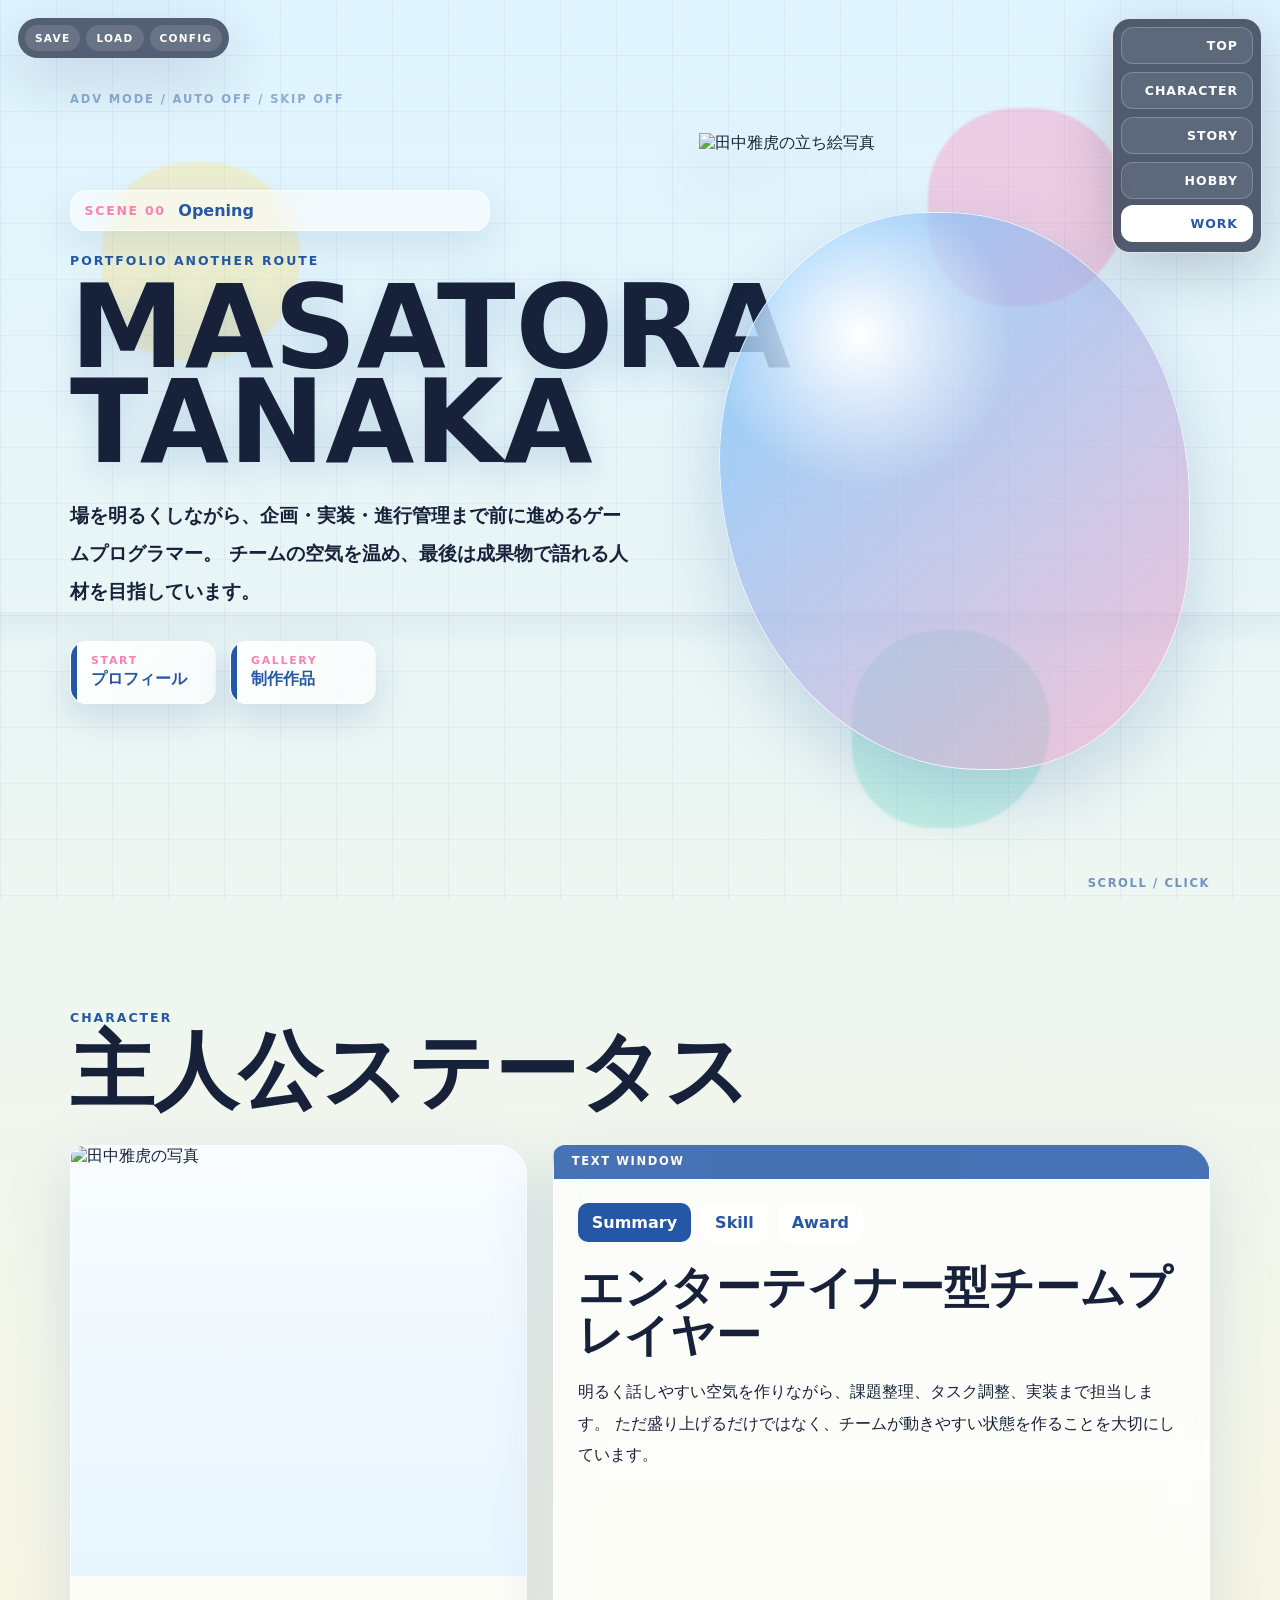
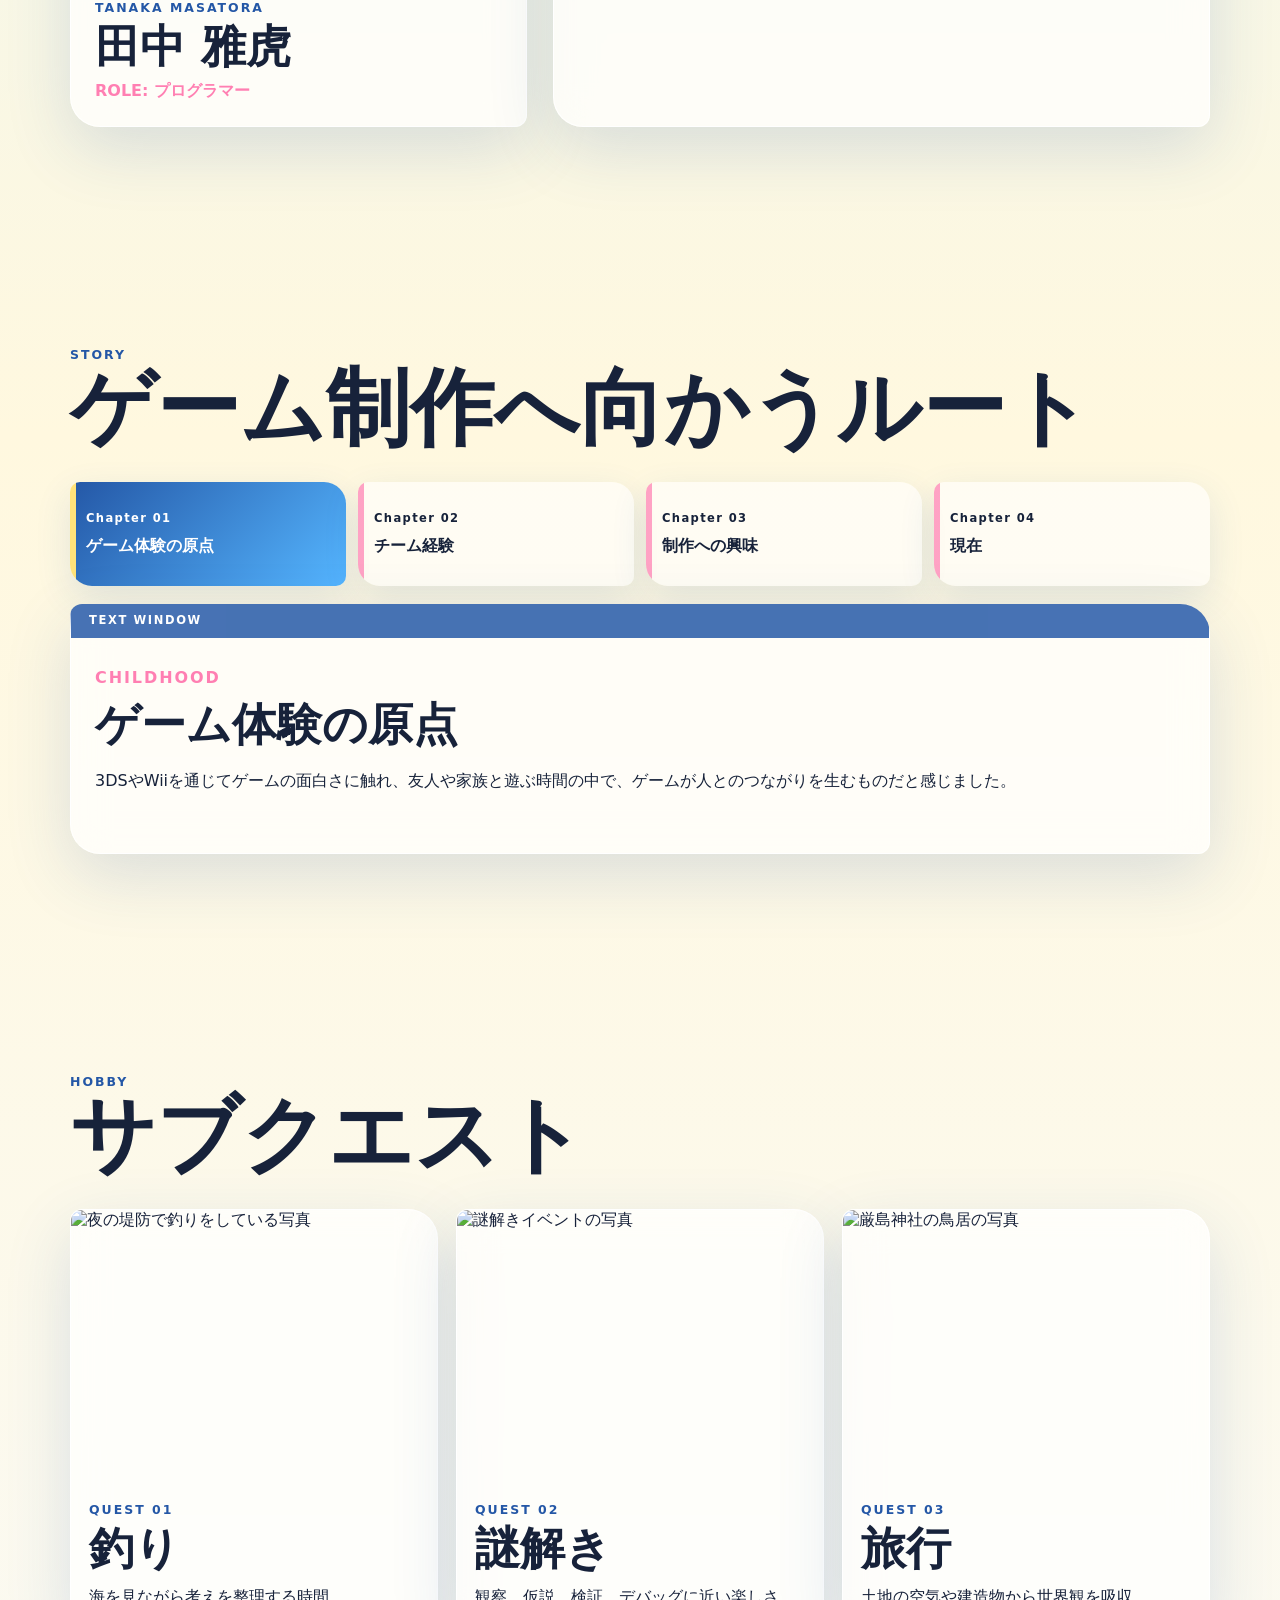
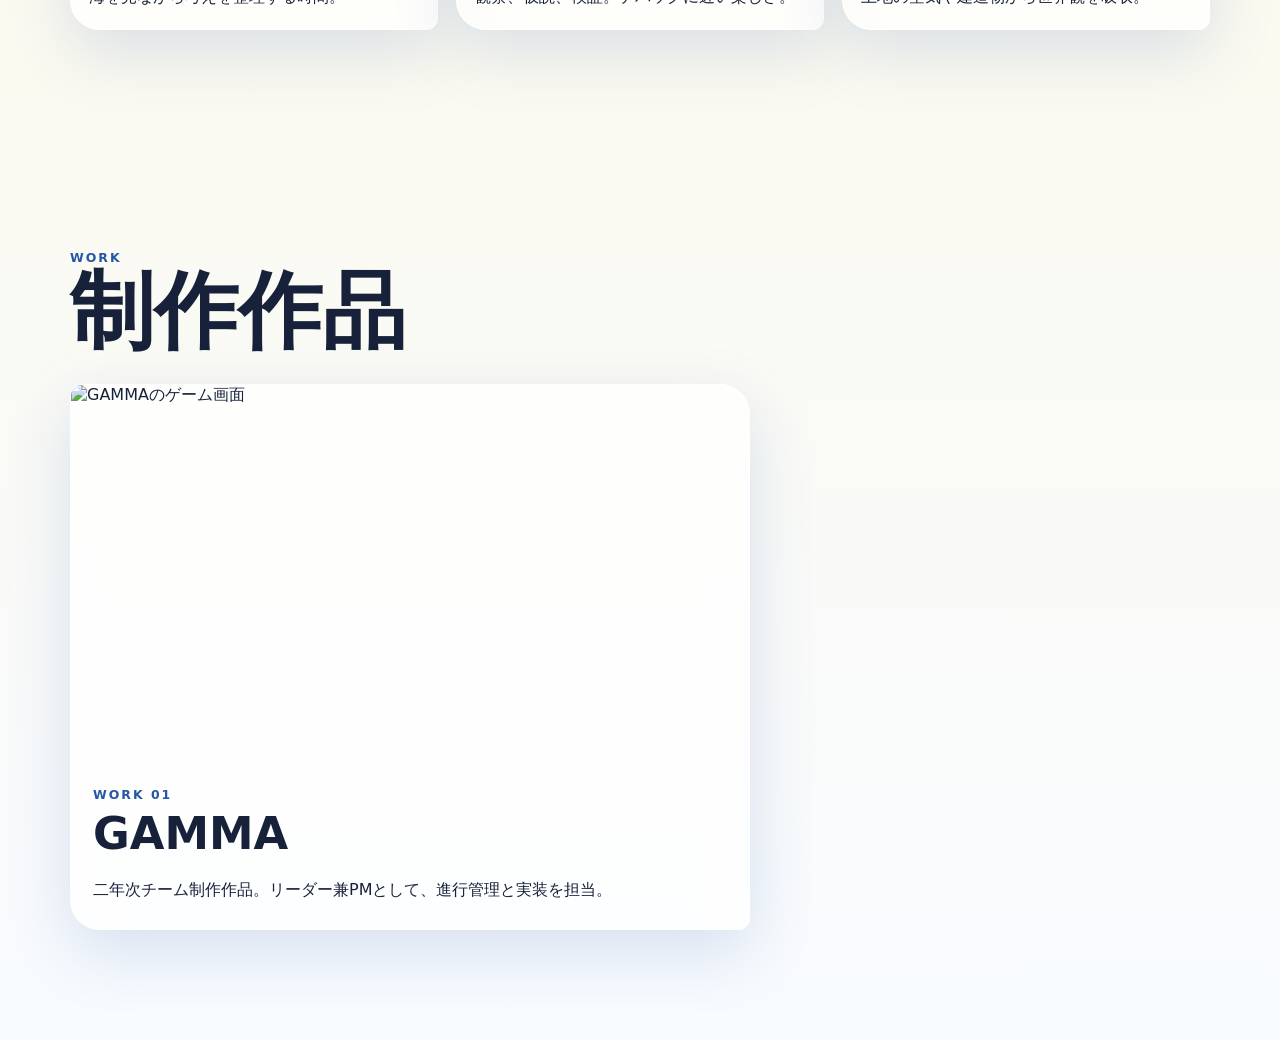
==== commit c457e1de: "Enhance visual novel UI" ====
--- a/comedy/index.html
+++ b/comedy/index.html
@@ -4,7 +4,7 @@
     <meta charset="utf-8" />
     <meta name="viewport" content="width=device-width, initial-scale=1" />
     <title>Masatora Tanaka Another Route</title>
-    <link rel="stylesheet" href="./styles.css?v=vn-route-01" />
+    <link rel="stylesheet" href="./styles.css?v=vn-ui-02" />
   </head>
   <body>
     <div class="ambient" aria-hidden="true">
@@ -20,10 +20,19 @@
       <a href="#hobby">HOBBY</a>
       <a href="#work">WORK</a>
     </nav>
+    <div class="system-dock" aria-hidden="true">
+      <span>SAVE</span>
+      <span>LOAD</span>
+      <span>CONFIG</span>
+    </div>
 
     <main id="top">
       <section class="hero section">
         <div class="hero-copy reveal">
+          <div class="scene-label">
+            <span>Scene 00</span>
+            <strong>Opening</strong>
+          </div>
           <p class="route-label">Portfolio Another Route</p>
           <h1>MASATORA<br />TANAKA</h1>
           <p class="hero-lead">
@@ -31,8 +40,8 @@
             チームの空気を温め、最後は成果物で語れる人材を目指しています。
           </p>
           <div class="hero-buttons">
-            <a href="#character">プロフィール</a>
-            <a href="#work">制作作品</a>
+            <a href="#character"><span>Start</span>プロフィール</a>
+            <a href="#work"><span>Gallery</span>制作作品</a>
           </div>
         </div>
 
@@ -46,6 +55,7 @@
           <p id="dialogueText">チームを前に進めるためなら、進行表もコードも空気づくりも全部やります。</p>
           <button type="button" data-next-line>Next</button>
         </div>
+        <p class="scroll-cue" aria-hidden="true">Scroll / Click</p>
       </section>
 
       <section class="character section" id="character">
@@ -207,6 +217,6 @@
       </div>
     </dialog>
 
-    <script src="./script.js?v=vn-route-01"></script>
+    <script src="./script.js?v=vn-ui-02"></script>
   </body>
 </html>
--- a/comedy/styles.css
+++ b/comedy/styles.css
@@ -42,6 +42,18 @@
   pointer-events: none;
 }
 
+body::after {
+  content: "";
+  position: fixed;
+  inset: 0;
+  z-index: -1;
+  background:
+    linear-gradient(180deg, transparent 0 68%, rgba(36, 87, 166, 0.08) 68% 69%, transparent 72%),
+    repeating-linear-gradient(0deg, rgba(255, 255, 255, 0.12) 0 1px, transparent 1px 5px);
+  opacity: 0.55;
+  pointer-events: none;
+}
+
 a,
 button {
   color: inherit;
@@ -102,16 +114,17 @@
 
 .site-nav {
   position: fixed;
-  inset: 18px 18px auto;
+  inset: 18px 18px auto auto;
   z-index: 30;
   display: flex;
+  flex-direction: column;
   justify-content: center;
   gap: 8px;
   padding: 8px;
-  border: 1px solid rgba(255, 255, 255, 0.9);
-  border-radius: 999px;
-  background: rgba(255, 255, 255, 0.58);
-  box-shadow: 0 18px 60px rgba(36, 87, 166, 0.18);
+  border: 1px solid rgba(255, 255, 255, 0.82);
+  border-radius: 18px;
+  background: rgba(23, 34, 58, 0.72);
+  box-shadow: 0 18px 60px rgba(23, 34, 58, 0.22);
   backdrop-filter: blur(18px);
   overflow-x: auto;
   scrollbar-width: none;
@@ -123,20 +136,49 @@
 
 .site-nav a {
   flex: 0 0 auto;
-  padding: 9px 14px;
-  border-radius: 999px;
-  color: var(--deep);
+  min-width: 132px;
+  padding: 10px 14px;
+  border: 1px solid rgba(255, 255, 255, 0.22);
+  border-radius: 12px;
+  background: rgba(255, 255, 255, 0.08);
+  color: white;
   font-size: 0.78rem;
   font-weight: 900;
   letter-spacing: 0.08em;
-  transition: background 220ms ease, transform 220ms ease;
+  text-align: right;
+  transition: background 220ms ease, transform 220ms ease, color 220ms ease;
 }
 
 .site-nav a:hover,
 .site-nav a:focus-visible,
 .site-nav a.is-active {
   background: white;
+  color: var(--deep);
   transform: translateY(-2px);
+}
+
+.system-dock {
+  position: fixed;
+  left: 18px;
+  top: 18px;
+  z-index: 30;
+  display: flex;
+  gap: 6px;
+  padding: 7px;
+  border-radius: 999px;
+  background: rgba(23, 34, 58, 0.7);
+  box-shadow: 0 18px 60px rgba(23, 34, 58, 0.18);
+  backdrop-filter: blur(16px);
+}
+
+.system-dock span {
+  padding: 7px 10px;
+  border-radius: 999px;
+  background: rgba(255, 255, 255, 0.12);
+  color: white;
+  font-size: 0.66rem;
+  font-weight: 900;
+  letter-spacing: 0.12em;
 }
 
 .section {
@@ -155,6 +197,45 @@
   padding-top: 104px;
 }
 
+.hero::before {
+  content: "ADV MODE / AUTO OFF / SKIP OFF";
+  position: absolute;
+  left: 0;
+  top: 92px;
+  color: rgba(36, 87, 166, 0.46);
+  font-size: 0.72rem;
+  font-weight: 900;
+  letter-spacing: 0.16em;
+}
+
+.scene-label {
+  display: grid;
+  grid-template-columns: auto 1fr;
+  align-items: center;
+  gap: 12px;
+  width: min(420px, 100%);
+  margin-bottom: 22px;
+  padding: 10px 14px;
+  border: 1px solid rgba(255, 255, 255, 0.86);
+  border-radius: 16px;
+  background: rgba(255, 255, 255, 0.52);
+  box-shadow: 0 14px 36px rgba(36, 87, 166, 0.12);
+  backdrop-filter: blur(14px);
+}
+
+.scene-label span {
+  color: var(--pink);
+  font-size: 0.78rem;
+  font-weight: 900;
+  letter-spacing: 0.14em;
+  text-transform: uppercase;
+}
+
+.scene-label strong {
+  color: var(--deep);
+  font-weight: 900;
+}
+
 .route-label,
 .section-title p,
 .hobby-card p,
@@ -194,16 +275,28 @@
 }
 
 .hero-buttons a {
+  position: relative;
+  display: grid;
+  gap: 2px;
   min-width: 146px;
-  padding: 13px 18px;
+  padding: 12px 20px 13px;
   border: 1px solid rgba(255, 255, 255, 0.95);
-  border-radius: 999px;
-  background: linear-gradient(135deg, white, rgba(255, 255, 255, 0.62));
+  border-radius: 16px;
+  background:
+    linear-gradient(90deg, var(--deep) 0 6px, transparent 6px),
+    linear-gradient(135deg, white, rgba(255, 255, 255, 0.62));
   box-shadow: 0 14px 34px rgba(36, 87, 166, 0.16);
   color: var(--deep);
   font-weight: 900;
-  text-align: center;
+  text-align: left;
   transition: transform 220ms ease, box-shadow 220ms ease;
+}
+
+.hero-buttons a span {
+  color: var(--pink);
+  font-size: 0.68rem;
+  letter-spacing: 0.16em;
+  text-transform: uppercase;
 }
 
 .hero-buttons a:hover,
@@ -248,29 +341,54 @@
   gap: 12px;
   width: min(900px, 100%);
   margin: 0 auto;
-  padding: 18px 20px;
-  border: 1px solid rgba(255, 255, 255, 0.9);
-  border-radius: 20px;
-  background: rgba(255, 255, 255, 0.78);
-  box-shadow: 0 20px 70px rgba(36, 87, 166, 0.2);
+  padding: 22px 24px 20px;
+  border: 2px solid rgba(255, 255, 255, 0.88);
+  border-radius: 8px 26px 8px 26px;
+  background:
+    linear-gradient(180deg, rgba(32, 65, 122, 0.88), rgba(18, 31, 61, 0.88)),
+    rgba(23, 34, 58, 0.9);
+  box-shadow: 0 20px 70px rgba(23, 34, 58, 0.32), inset 0 0 0 1px rgba(255, 255, 255, 0.16);
   backdrop-filter: blur(18px);
+}
+
+.dialogue-box::before,
+.dialogue-box::after {
+  content: "";
+  position: absolute;
+  width: 34px;
+  height: 14px;
+  border-block: 2px solid rgba(255, 255, 255, 0.7);
+}
+
+.dialogue-box::before {
+  left: 18px;
+  top: 10px;
+}
+
+.dialogue-box::after {
+  right: 18px;
+  bottom: 10px;
 }
 
 .speaker {
   grid-column: 1 / -1;
   width: fit-content;
-  margin: -34px 0 0;
-  padding: 8px 18px;
-  border-radius: 999px;
-  background: var(--deep);
+  margin: -44px 0 0;
+  padding: 9px 22px;
+  border: 2px solid rgba(255, 255, 255, 0.9);
+  border-radius: 999px 999px 999px 6px;
+  background: linear-gradient(135deg, var(--pink), #ffb2cf);
   color: white;
   font-weight: 900;
+  box-shadow: 0 10px 24px rgba(23, 34, 58, 0.18);
 }
 
 #dialogueText {
   margin: 0;
+  color: white;
   font-weight: 800;
   line-height: 1.8;
+  text-shadow: 0 1px 0 rgba(0, 0, 0, 0.22);
 }
 
 .dialogue-box button,
@@ -285,9 +403,28 @@
   align-self: end;
   padding: 10px 16px;
   border-radius: 999px;
-  background: var(--pink);
+  background: rgba(255, 255, 255, 0.95);
+  color: var(--deep);
+  font-weight: 900;
+}
+
+.dialogue-box button::after {
+  content: "▼";
+  margin-left: 8px;
   color: white;
-  font-weight: 900;
+  color: var(--pink);
+}
+
+.scroll-cue {
+  position: absolute;
+  right: 0;
+  bottom: 10px;
+  margin: 0;
+  color: rgba(36, 87, 166, 0.62);
+  font-size: 0.72rem;
+  font-weight: 900;
+  letter-spacing: 0.14em;
+  text-transform: uppercase;
 }
 
 .section-title {
@@ -315,10 +452,28 @@
 .work-card,
 .work-modal {
   border: 1px solid rgba(255, 255, 255, 0.92);
-  border-radius: 24px;
+  border-radius: 12px 30px 12px 30px;
   background: var(--glass);
   box-shadow: 0 22px 66px rgba(36, 87, 166, 0.16);
   backdrop-filter: blur(18px);
+}
+
+.profile-panel,
+.story-window {
+  position: relative;
+  border-top: 34px solid rgba(36, 87, 166, 0.84);
+}
+
+.profile-panel::before,
+.story-window::before {
+  content: "TEXT WINDOW";
+  position: absolute;
+  left: 18px;
+  top: -25px;
+  color: white;
+  font-size: 0.72rem;
+  font-weight: 900;
+  letter-spacing: 0.14em;
 }
 
 .character-card {
@@ -365,8 +520,8 @@
 
 .tab-list button {
   padding: 10px 14px;
-  border-radius: 999px;
-  background: rgba(255, 255, 255, 0.68);
+  border-radius: 10px;
+  background: rgba(255, 255, 255, 0.78);
   color: var(--deep);
   font-weight: 900;
 }
@@ -421,8 +576,10 @@
 .chapter {
   min-height: 104px;
   padding: 16px;
-  border-radius: 20px;
-  background: rgba(255, 255, 255, 0.6);
+  border-radius: 10px 22px 10px 22px;
+  background:
+    linear-gradient(90deg, rgba(255, 127, 178, 0.72) 0 6px, transparent 6px),
+    rgba(255, 255, 255, 0.6);
   box-shadow: 0 12px 36px rgba(36, 87, 166, 0.12);
   text-align: left;
   transition: transform 220ms ease, background 220ms ease;
@@ -434,7 +591,9 @@
 }
 
 .chapter.is-active {
-  background: linear-gradient(135deg, var(--deep), #55b6ff);
+  background:
+    linear-gradient(90deg, var(--yellow) 0 6px, transparent 6px),
+    linear-gradient(135deg, var(--deep), #55b6ff);
   color: white;
 }
 
@@ -616,13 +775,18 @@
   }
 
   .site-nav {
+    inset: 12px 12px auto;
+    flex-direction: row;
     justify-content: flex-start;
   }
 
-  .dialogue-box {
-    position: relative;
-    bottom: auto;
-    margin-top: -34px;
+  .system-dock {
+    display: none;
+  }
+
+  .site-nav a {
+    min-width: auto;
+    text-align: center;
   }
 
   .hero-portrait img {
@@ -658,6 +822,16 @@
   }
 
   .dialogue-box {
+    position: fixed;
+    left: 10px;
+    right: 10px;
+    bottom: 10px;
     grid-template-columns: 1fr;
-  }
-}
+    width: auto;
+    padding: 18px 18px 16px;
+  }
+
+  .scroll-cue {
+    display: none;
+  }
+}
